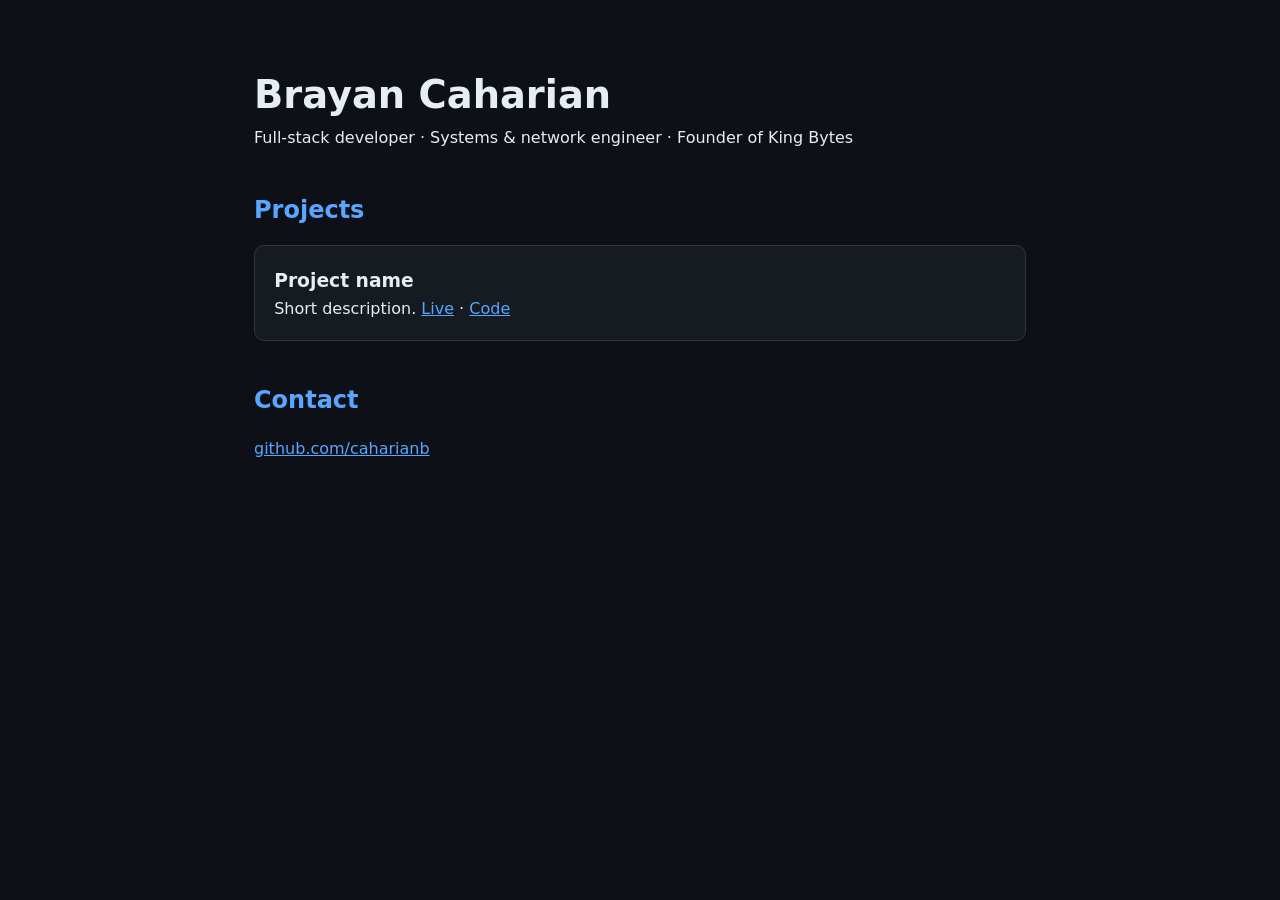
==== index.html @ ba82482e "first" ====
<!DOCTYPE html>
<html lang="en">
<head>
  <meta charset="UTF-8">
  <meta name="viewport" content="width=device-width, initial-scale=1.0">
  <title>Brayan Caharian — Portfolio</title>
  <style>
    :root { --bg:#0d1117; --fg:#e6edf3; --accent:#58a6ff; }
    * { box-sizing:border-box; margin:0; padding:0; }
    body { font-family:system-ui,sans-serif; background:var(--bg); color:var(--fg); line-height:1.6; }
    .wrap { max-width:820px; margin:0 auto; padding:4rem 1.5rem; }
    h1 { font-size:2.4rem; }
    h2 { margin:2.5rem 0 1rem; color:var(--accent); }
    a { color:var(--accent); }
    .card { background:#161b22; border:1px solid #30363d; border-radius:10px; padding:1.2rem; margin-bottom:1rem; }
  </style>
</head>
<body>
  <div class="wrap">
    <h1>Brayan Caharian</h1>
    <p>Full-stack developer · Systems &amp; network engineer · Founder of King Bytes</p>

    <h2>Projects</h2>
    <div class="card">
      <h3>Project name</h3>
      <p>Short description. <a href="#">Live</a> · <a href="#">Code</a></p>
    </div>

    <h2>Contact</h2>
    <p><a href="https://github.com/caharianb">github.com/caharianb</a></p>
  </div>
</body>
</html>
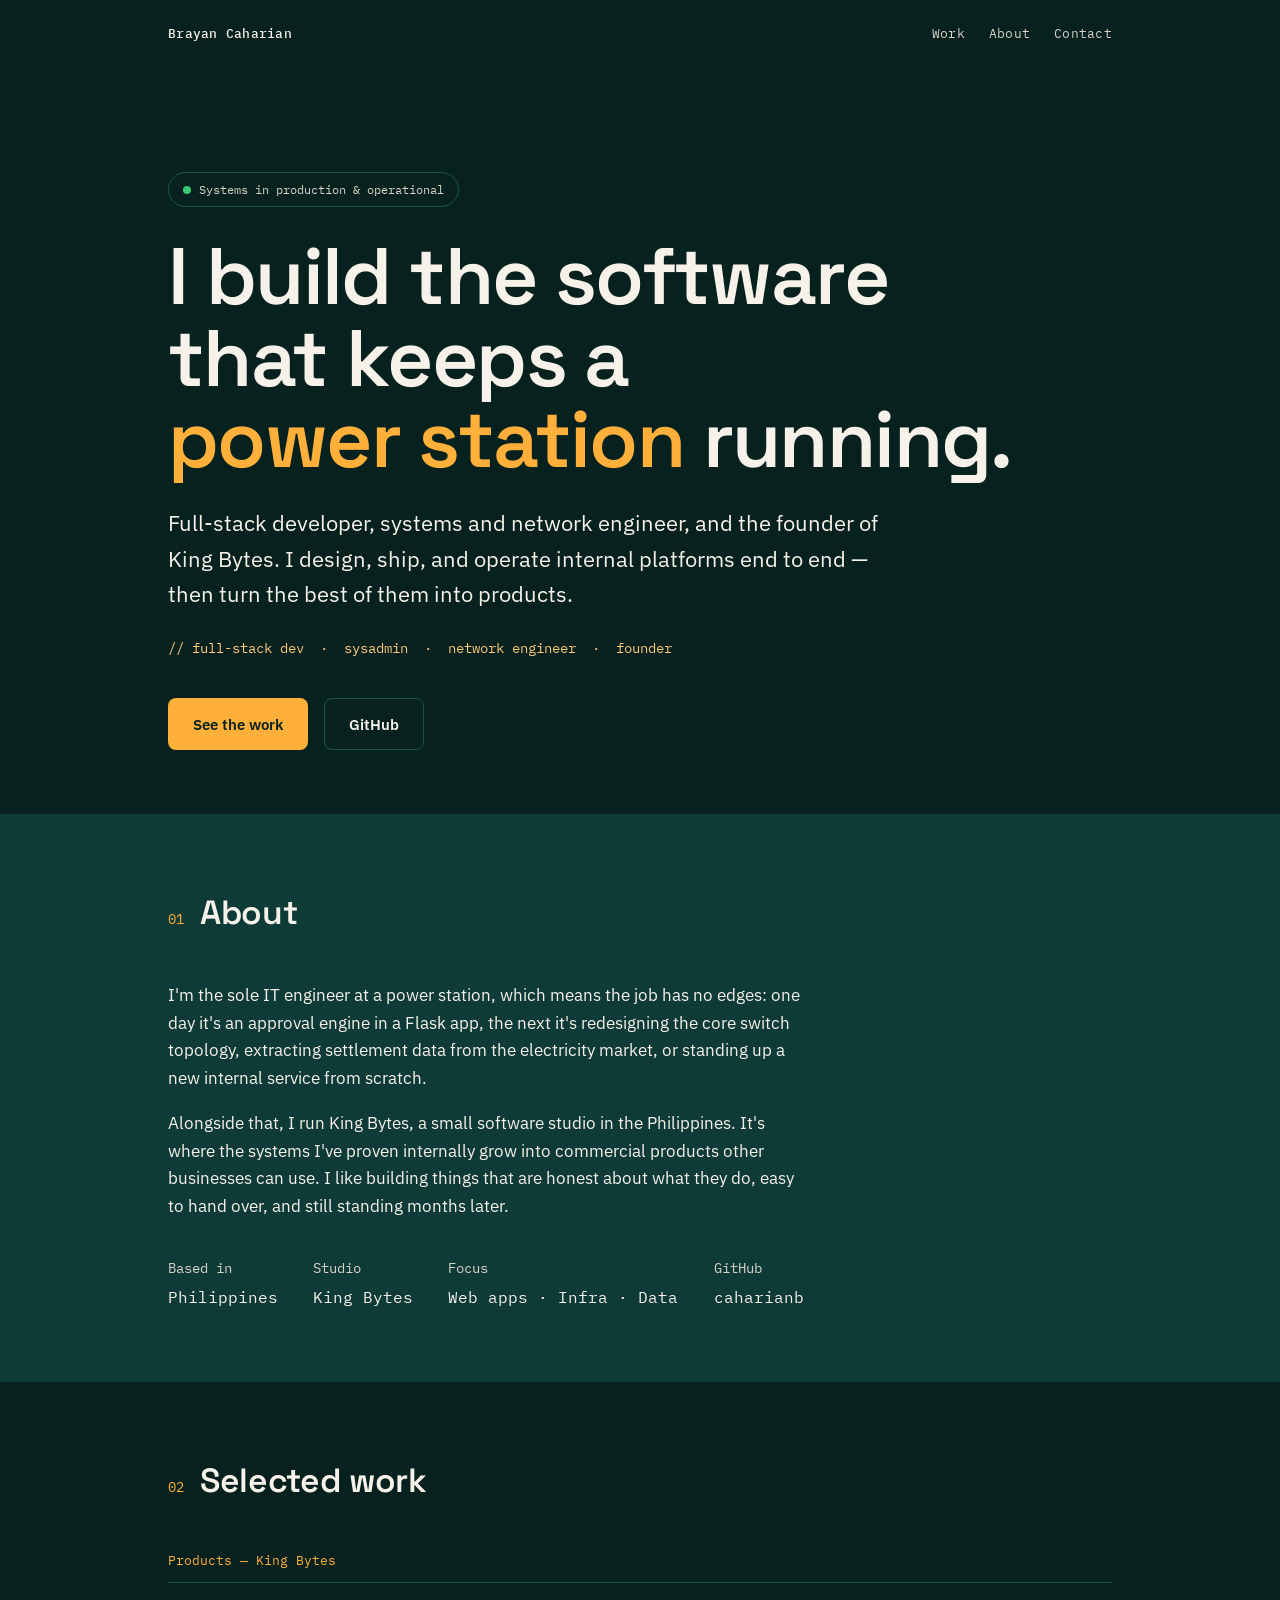
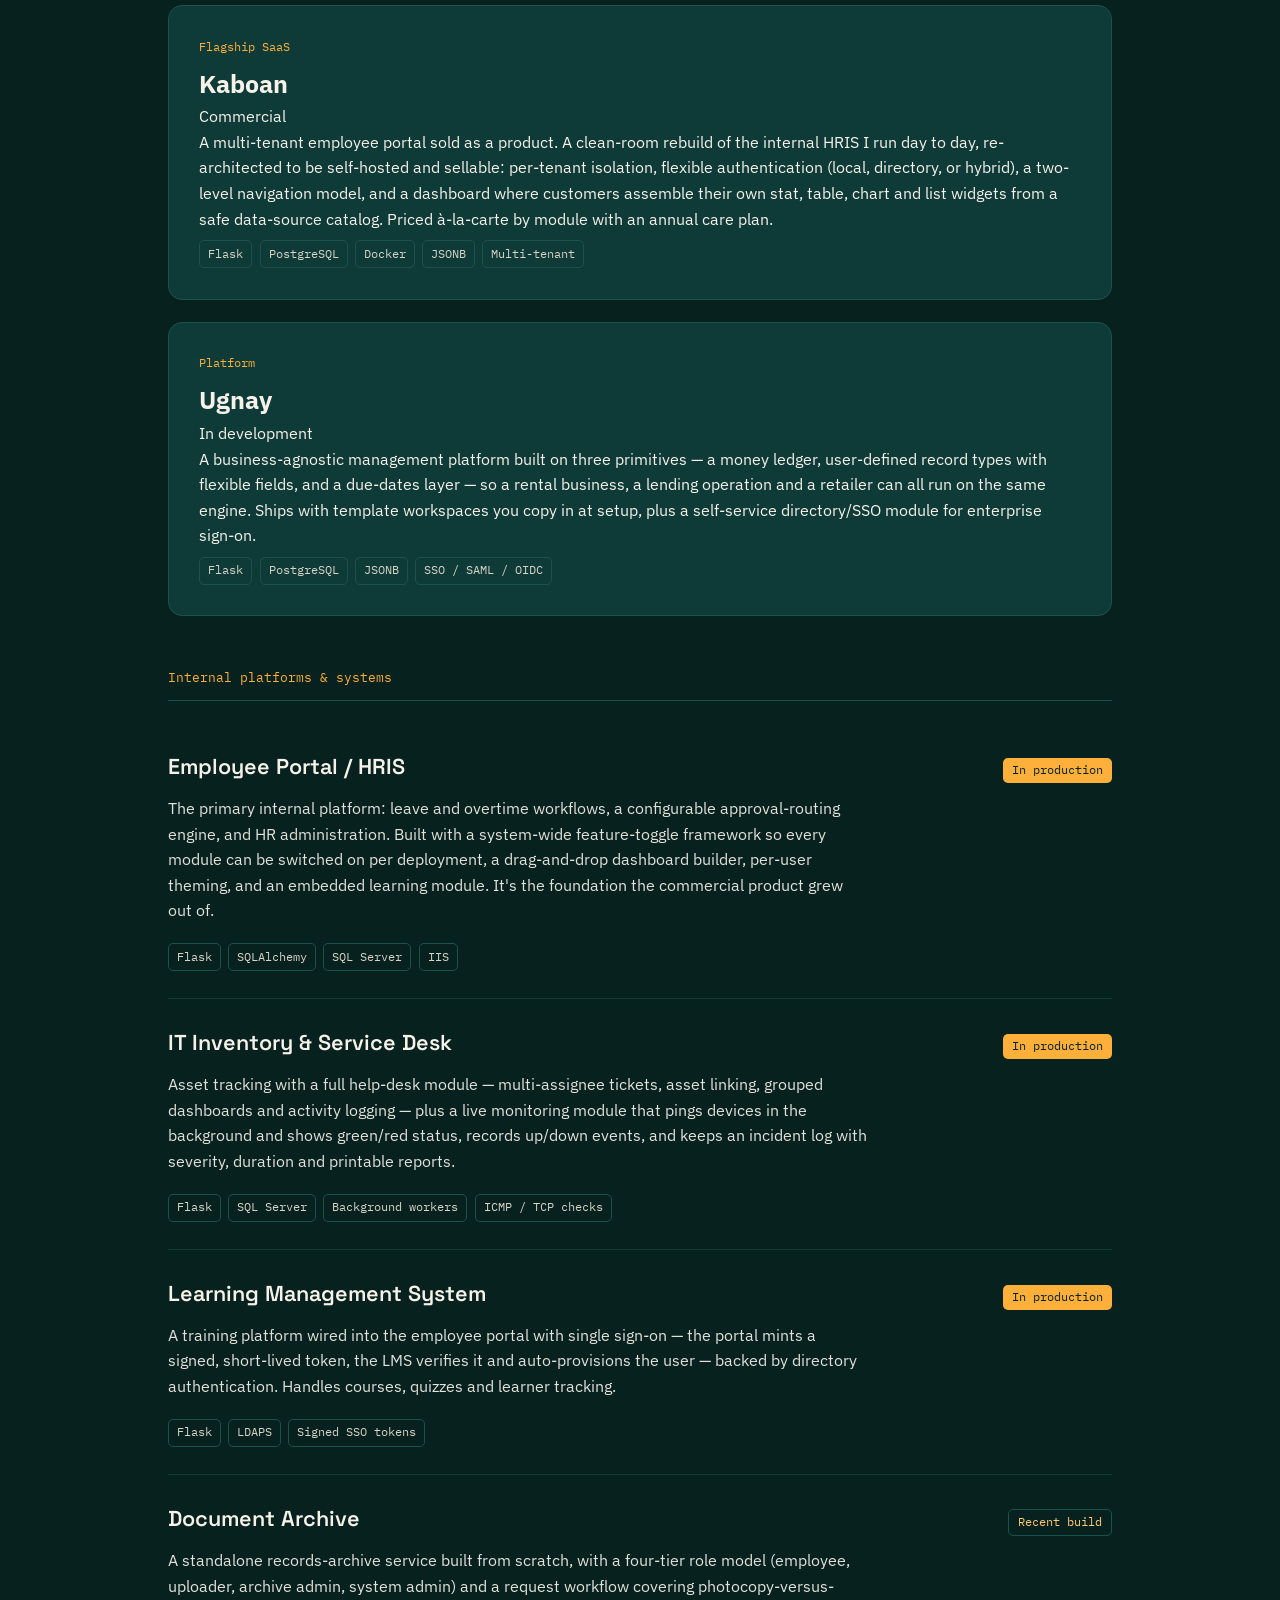
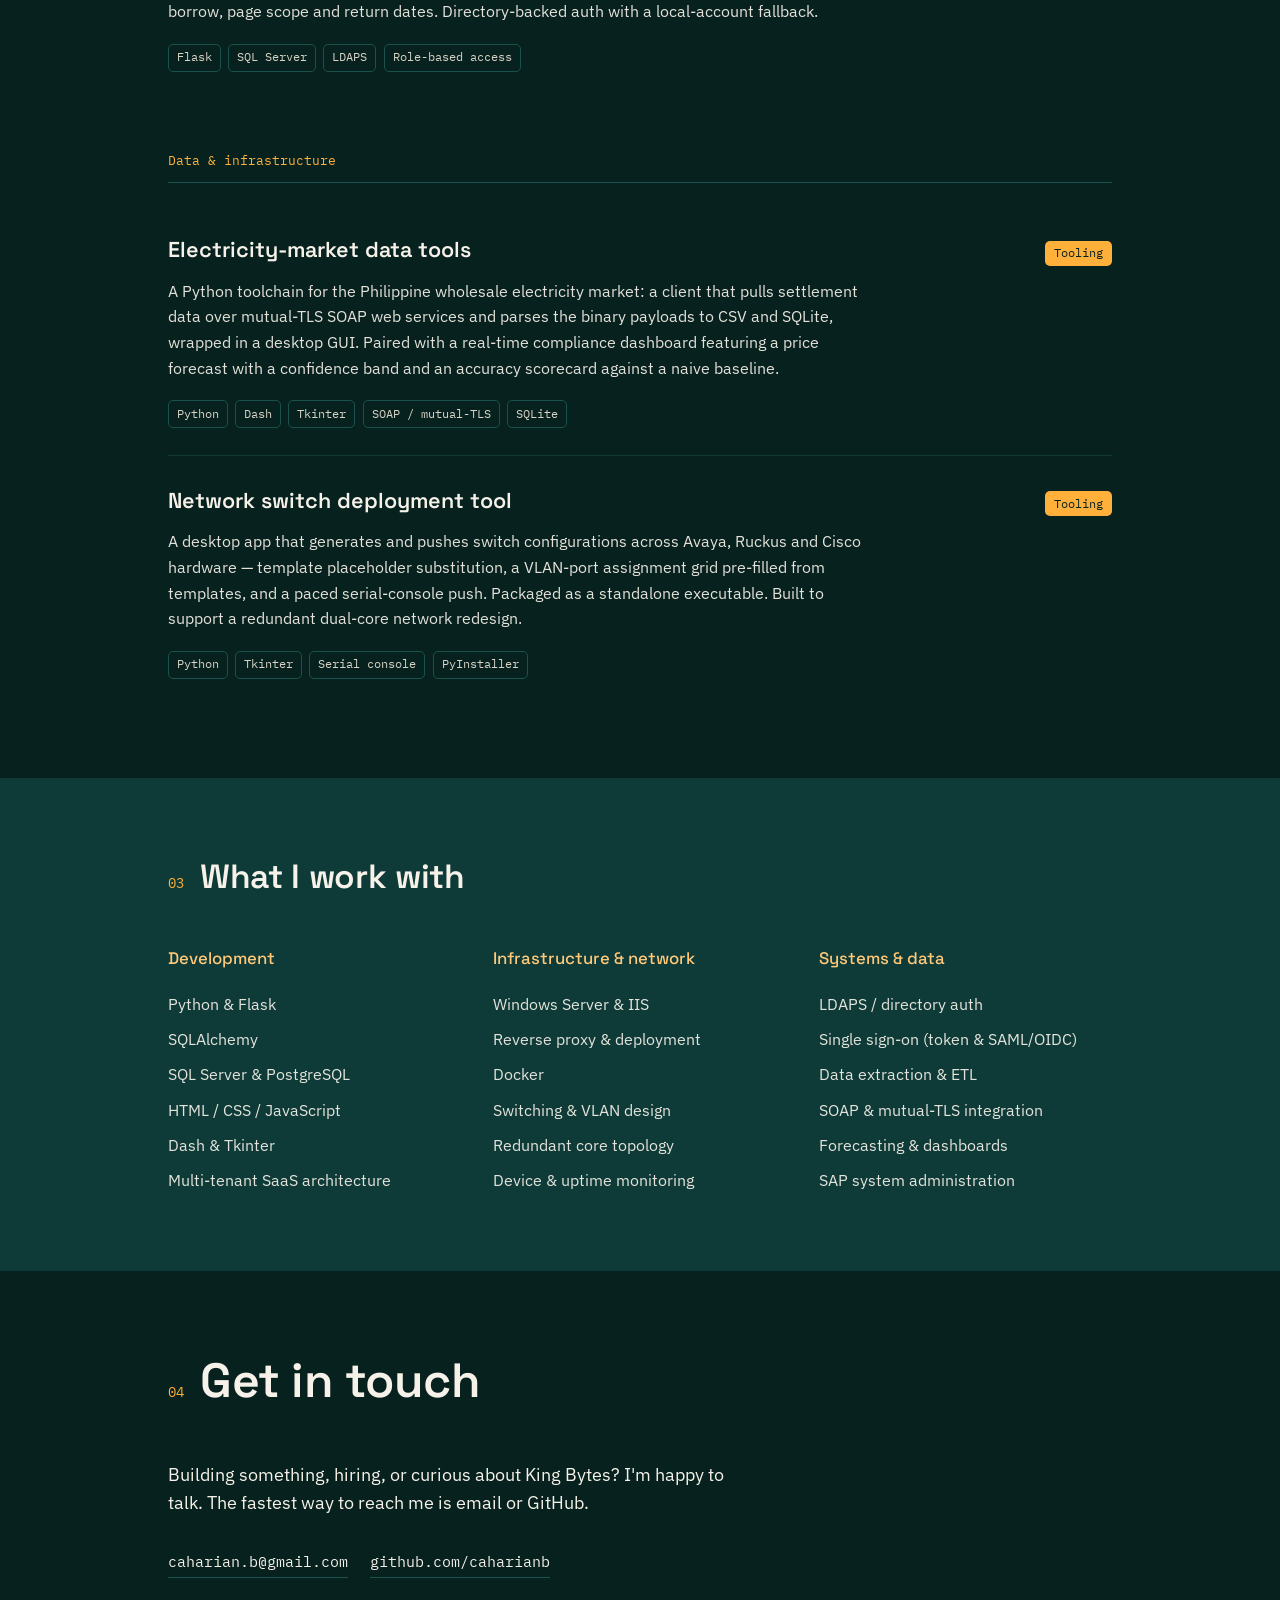
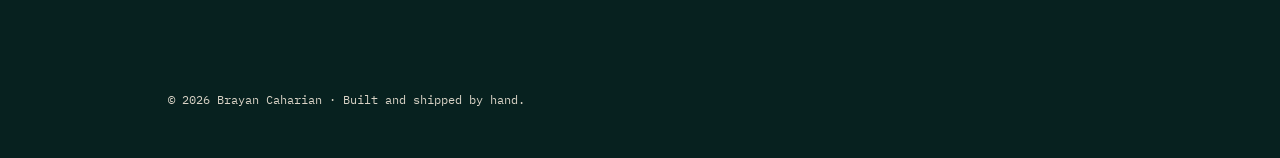
==== commit f360b293: "fix" ====
--- a/index.html
+++ b/index.html
@@ -1,33 +1,353 @@
-<!DOCTYPE html>
-<html lang="en">
-<head>
-  <meta charset="UTF-8">
-  <meta name="viewport" content="width=device-width, initial-scale=1.0">
-  <title>Brayan Caharian — Portfolio</title>
-  <style>
-    :root { --bg:#0d1117; --fg:#e6edf3; --accent:#58a6ff; }
-    * { box-sizing:border-box; margin:0; padding:0; }
-    body { font-family:system-ui,sans-serif; background:var(--bg); color:var(--fg); line-height:1.6; }
-    .wrap { max-width:820px; margin:0 auto; padding:4rem 1.5rem; }
-    h1 { font-size:2.4rem; }
-    h2 { margin:2.5rem 0 1rem; color:var(--accent); }
-    a { color:var(--accent); }
-    .card { background:#161b22; border:1px solid #30363d; border-radius:10px; padding:1.2rem; margin-bottom:1rem; }
-  </style>
-</head>
-<body>
-  <div class="wrap">
-    <h1>Brayan Caharian</h1>
-    <p>Full-stack developer · Systems &amp; network engineer · Founder of King Bytes</p>
-
-    <h2>Projects</h2>
-    <div class="card">
-      <h3>Project name</h3>
-      <p>Short description. <a href="#">Live</a> · <a href="#">Code</a></p>
-    </div>
-
-    <h2>Contact</h2>
-    <p><a href="https://github.com/caharianb">github.com/caharianb</a></p>
-  </div>
-</body>
-</html>+<!DOCTYPE html>
+<html lang="en">
+<head>
+<meta charset="UTF-8">
+<meta name="viewport" content="width=device-width, initial-scale=1.0">
+<title>Brayan Caharian — Software &amp; Systems Engineer</title>
+<meta name="description" content="Full-stack developer, systems and network engineer, and founder of King Bytes. I build and run the software that keeps a power station operating.">
+<link rel="preconnect" href="https://fonts.googleapis.com">
+<link rel="preconnect" href="https://fonts.gstatic.com" crossorigin>
+<link href="https://fonts.googleapis.com/css2?family=Space+Grotesk:wght@400;500;600;700&family=IBM+Plex+Sans:wght@400;500;600&family=IBM+Plex+Mono:wght@400;500&display=swap" rel="stylesheet">
+<style>
+  :root{
+    --petrol-deep:#07211F;
+    --petrol:#0E3A38;
+    --petrol-line:#1C524E;
+    --amber:#FFB03A;
+    --amber-soft:#FFC978;
+    --porcelain:#F6F2E9;
+    --porcelain-dim:#D9D3C6;
+    --ink:#0B1817;
+    --live:#37C871;
+    --sans:'IBM Plex Sans',system-ui,sans-serif;
+    --display:'Space Grotesk',system-ui,sans-serif;
+    --mono:'IBM Plex Mono',ui-monospace,monospace;
+  }
+  *{box-sizing:border-box;margin:0;padding:0}
+  html{scroll-behavior:smooth}
+  body{
+    font-family:var(--sans);
+    background:var(--petrol-deep);
+    color:var(--porcelain);
+    line-height:1.6;
+    -webkit-font-smoothing:antialiased;
+    overflow-x:hidden;
+  }
+  a{color:inherit;text-decoration:none}
+  .wrap{max-width:1040px;margin:0 auto;padding:0 clamp(1.25rem,5vw,3rem)}
+
+  /* ---------- top bar ---------- */
+  .topbar{
+    display:flex;align-items:center;justify-content:space-between;
+    padding:1.5rem 0;font-family:var(--mono);font-size:.8rem;
+    color:var(--porcelain-dim);letter-spacing:.02em;
+  }
+  .topbar .mark{color:var(--porcelain);font-weight:500}
+  .topbar nav{display:flex;gap:1.5rem}
+  .topbar nav a{transition:color .2s}
+  .topbar nav a:hover,.topbar nav a:focus-visible{color:var(--amber)}
+
+  /* ---------- hero ---------- */
+  .hero{padding:clamp(3rem,9vw,6.5rem) 0 clamp(2.5rem,6vw,4rem)}
+  .status{
+    display:inline-flex;align-items:center;gap:.55rem;
+    font-family:var(--mono);font-size:.78rem;color:var(--porcelain-dim);
+    border:1px solid var(--petrol-line);border-radius:999px;
+    padding:.4rem .85rem;margin-bottom:1.8rem;
+  }
+  .dot{width:8px;height:8px;border-radius:50%;background:var(--live);
+    box-shadow:0 0 0 0 rgba(55,200,113,.6);animation:pulse 2.6s infinite}
+  @keyframes pulse{
+    0%{box-shadow:0 0 0 0 rgba(55,200,113,.5)}
+    70%{box-shadow:0 0 0 7px rgba(55,200,113,0)}
+    100%{box-shadow:0 0 0 0 rgba(55,200,113,0)}
+  }
+  .hero h1{
+    font-family:var(--display);font-weight:600;
+    font-size:clamp(2.6rem,7.5vw,5rem);line-height:1.02;
+    letter-spacing:-.02em;color:var(--porcelain);
+  }
+  .hero h1 .amber{color:var(--amber)}
+  .hero .lede{
+    font-size:clamp(1.05rem,2.3vw,1.4rem);
+    max-width:56ch;margin-top:1.5rem;color:var(--porcelain);
+  }
+  .hero .role{
+    font-family:var(--mono);font-size:.9rem;color:var(--amber-soft);
+    margin-top:1.5rem;
+  }
+  .hero .cta{display:flex;gap:1rem;flex-wrap:wrap;margin-top:2.4rem}
+  .btn{
+    font-family:var(--sans);font-weight:600;font-size:.95rem;
+    padding:.8rem 1.5rem;border-radius:8px;transition:transform .15s,background .2s,border-color .2s;
+    border:1px solid transparent;cursor:pointer;
+  }
+  .btn-primary{background:var(--amber);color:var(--petrol-deep)}
+  .btn-primary:hover,.btn-primary:focus-visible{background:var(--amber-soft)}
+  .btn-ghost{border-color:var(--petrol-line);color:var(--porcelain)}
+  .btn-ghost:hover,.btn-ghost:focus-visible{border-color:var(--amber);color:var(--amber)}
+
+  /* ---------- section frame ---------- */
+  section{padding:clamp(2.8rem,6vw,4.5rem) 0}
+  .band{background:var(--petrol)}
+  .sec-head{display:flex;align-items:baseline;gap:1rem;margin-bottom:2.6rem}
+  .sec-head h2{
+    font-family:var(--display);font-weight:600;
+    font-size:clamp(1.5rem,3.4vw,2.1rem);letter-spacing:-.01em;color:var(--porcelain);
+  }
+  .sec-head .idx{font-family:var(--mono);font-size:.85rem;color:var(--amber)}
+
+  /* ---------- about ---------- */
+  .about p{max-width:64ch;font-size:1.08rem;color:var(--porcelain)}
+  .about p+p{margin-top:1.1rem}
+  .facts{display:flex;flex-wrap:wrap;gap:2.2rem;margin-top:2.4rem;
+    font-family:var(--mono);font-size:.85rem}
+  .facts .k{color:var(--porcelain-dim);display:block;margin-bottom:.3rem}
+  .facts .v{color:var(--porcelain);font-size:1rem}
+
+  /* ---------- work ---------- */
+  .group-label{font-family:var(--mono);font-size:.82rem;color:var(--amber);
+    margin:0 0 1.4rem;padding-bottom:.7rem;border-bottom:1px solid var(--petrol-line)}
+  .group+.group{margin-top:3.2rem}
+
+  .proj{display:grid;grid-template-columns:1fr;gap:.7rem;padding:1.7rem 0;
+    border-bottom:1px solid rgba(28,82,78,.5)}
+  .proj:last-child{border-bottom:none}
+  .proj .head{display:flex;align-items:baseline;justify-content:space-between;gap:1rem;flex-wrap:wrap}
+  .proj h3{font-family:var(--display);font-weight:600;font-size:1.35rem;color:var(--porcelain)}
+  .proj .tag{font-family:var(--mono);font-size:.72rem;color:var(--petrol-deep);
+    background:var(--amber);padding:.2rem .55rem;border-radius:5px;white-space:nowrap}
+  .proj .tag.build{background:transparent;color:var(--amber-soft);border:1px solid var(--petrol-line)}
+  .proj p{max-width:70ch;color:var(--porcelain);opacity:.92}
+  .stack{display:flex;flex-wrap:wrap;gap:.45rem;margin-top:.5rem}
+  .stack span{font-family:var(--mono);font-size:.74rem;color:var(--porcelain-dim);
+    border:1px solid var(--petrol-line);border-radius:5px;padding:.22rem .5rem}
+
+  .featured{background:var(--petrol);border:1px solid var(--petrol-line);
+    border-radius:14px;padding:1.9rem;margin-bottom:1.4rem}
+  .featured h3{font-size:1.55rem}
+  .featured .kicker{font-family:var(--mono);font-size:.78rem;color:var(--amber);margin-bottom:.5rem}
+
+  /* ---------- skills ---------- */
+  .skills{display:grid;grid-template-columns:repeat(auto-fit,minmax(240px,1fr));gap:2rem}
+  .skills h4{font-family:var(--display);font-weight:500;font-size:1.05rem;
+    color:var(--amber-soft);margin-bottom:.9rem}
+  .skills ul{list-style:none}
+  .skills li{padding:.32rem 0;color:var(--porcelain);opacity:.92;font-size:.98rem}
+
+  /* ---------- contact ---------- */
+  .contact{text-align:left}
+  .contact h2{font-family:var(--display);font-weight:600;
+    font-size:clamp(1.8rem,5vw,3rem);color:var(--porcelain);letter-spacing:-.01em}
+  .contact p{max-width:52ch;margin-top:1rem;color:var(--porcelain);font-size:1.1rem}
+  .links{display:flex;flex-wrap:wrap;gap:1.4rem;margin-top:2rem;font-family:var(--mono);font-size:.95rem}
+  .links a{border-bottom:1px solid var(--petrol-line);padding-bottom:.2rem;transition:color .2s,border-color .2s}
+  .links a:hover,.links a:focus-visible{color:var(--amber);border-color:var(--amber)}
+
+  footer{padding:2.5rem 0 3rem;font-family:var(--mono);font-size:.78rem;color:var(--porcelain-dim)}
+
+  :focus-visible{outline:2px solid var(--amber);outline-offset:3px;border-radius:3px}
+
+  /* reveal (single, gentle, reduced-motion safe) */
+  .reveal{opacity:0;transform:translateY(14px);transition:opacity .6s ease,transform .6s ease}
+  .reveal.in{opacity:1;transform:none}
+  @media (prefers-reduced-motion:reduce){
+    .reveal{opacity:1;transform:none;transition:none}
+    .dot{animation:none}
+    html{scroll-behavior:auto}
+  }
+  @media (max-width:600px){
+    .topbar nav{display:none}
+    .proj .head{align-items:flex-start}
+  }
+</style>
+</head>
+<body>
+
+<div class="wrap">
+  <div class="topbar">
+    <span class="mark">Brayan Caharian</span>
+    <nav>
+      <a href="#work">Work</a>
+      <a href="#about">About</a>
+      <a href="#contact">Contact</a>
+    </nav>
+  </div>
+</div>
+
+<!-- HERO -->
+<header class="hero">
+  <div class="wrap">
+    <span class="status"><span class="dot"></span>Systems in production &amp; operational</span>
+    <h1>I build the software<br>that keeps a<br><span class="amber">power station</span> running.</h1>
+    <p class="lede">Full-stack developer, systems and network engineer, and the founder of King Bytes. I design, ship, and operate internal platforms end to end — then turn the best of them into products.</p>
+    <p class="role">// full-stack dev &nbsp;·&nbsp; sysadmin &nbsp;·&nbsp; network engineer &nbsp;·&nbsp; founder</p>
+    <div class="cta">
+      <a class="btn btn-primary" href="#work">See the work</a>
+      <a class="btn btn-ghost" href="https://github.com/caharianb" target="_blank" rel="noopener">GitHub</a>
+    </div>
+  </div>
+</header>
+
+<!-- ABOUT -->
+<section id="about" class="band">
+  <div class="wrap about reveal">
+    <div class="sec-head"><span class="idx">01</span><h2>About</h2></div>
+    <p>I'm the sole IT engineer at a power station, which means the job has no edges: one day it's an approval engine in a Flask app, the next it's redesigning the core switch topology, extracting settlement data from the electricity market, or standing up a new internal service from scratch.</p>
+    <p>Alongside that, I run King Bytes, a small software studio in the Philippines. It's where the systems I've proven internally grow into commercial products other businesses can use. I like building things that are honest about what they do, easy to hand over, and still standing months later.</p>
+    <div class="facts">
+      <div><span class="k">Based in</span><span class="v">Philippines</span></div>
+      <div><span class="k">Studio</span><span class="v">King Bytes</span></div>
+      <div><span class="k">Focus</span><span class="v">Web apps · Infra · Data</span></div>
+      <div><span class="k">GitHub</span><span class="v">caharianb</span></div>
+    </div>
+  </div>
+</section>
+
+<!-- WORK -->
+<section id="work">
+  <div class="wrap">
+    <div class="sec-head reveal"><span class="idx">02</span><h2>Selected work</h2></div>
+
+    <!-- Products -->
+    <div class="group reveal">
+      <p class="group-label">Products — King Bytes</p>
+
+      <div class="featured">
+        <p class="kicker">Flagship SaaS</p>
+        <div class="head"><h3>Kaboan</h3><span class="tag">Commercial</span></div>
+        <p>A multi-tenant employee portal sold as a product. A clean-room rebuild of the internal HRIS I run day to day, re-architected to be self-hosted and sellable: per-tenant isolation, flexible authentication (local, directory, or hybrid), a two-level navigation model, and a dashboard where customers assemble their own stat, table, chart and list widgets from a safe data-source catalog. Priced à-la-carte by module with an annual care plan.</p>
+        <div class="stack"><span>Flask</span><span>PostgreSQL</span><span>Docker</span><span>JSONB</span><span>Multi-tenant</span></div>
+      </div>
+
+      <div class="featured">
+        <p class="kicker">Platform</p>
+        <div class="head"><h3>Ugnay</h3><span class="tag build">In development</span></div>
+        <p>A business-agnostic management platform built on three primitives — a money ledger, user-defined record types with flexible fields, and a due-dates layer — so a rental business, a lending operation and a retailer can all run on the same engine. Ships with template workspaces you copy in at setup, plus a self-service directory/SSO module for enterprise sign-on.</p>
+        <div class="stack"><span>Flask</span><span>PostgreSQL</span><span>JSONB</span><span>SSO / SAML / OIDC</span></div>
+      </div>
+    </div>
+
+    <!-- Internal systems -->
+    <div class="group reveal">
+      <p class="group-label">Internal platforms &amp; systems</p>
+
+      <div class="proj">
+        <div class="head"><h3>Employee Portal / HRIS</h3><span class="tag">In production</span></div>
+        <p>The primary internal platform: leave and overtime workflows, a configurable approval-routing engine, and HR administration. Built with a system-wide feature-toggle framework so every module can be switched on per deployment, a drag-and-drop dashboard builder, per-user theming, and an embedded learning module. It's the foundation the commercial product grew out of.</p>
+        <div class="stack"><span>Flask</span><span>SQLAlchemy</span><span>SQL Server</span><span>IIS</span></div>
+      </div>
+
+      <div class="proj">
+        <div class="head"><h3>IT Inventory &amp; Service Desk</h3><span class="tag">In production</span></div>
+        <p>Asset tracking with a full help-desk module — multi-assignee tickets, asset linking, grouped dashboards and activity logging — plus a live monitoring module that pings devices in the background and shows green/red status, records up/down events, and keeps an incident log with severity, duration and printable reports.</p>
+        <div class="stack"><span>Flask</span><span>SQL Server</span><span>Background workers</span><span>ICMP / TCP checks</span></div>
+      </div>
+
+      <div class="proj">
+        <div class="head"><h3>Learning Management System</h3><span class="tag">In production</span></div>
+        <p>A training platform wired into the employee portal with single sign-on — the portal mints a signed, short-lived token, the LMS verifies it and auto-provisions the user — backed by directory authentication. Handles courses, quizzes and learner tracking.</p>
+        <div class="stack"><span>Flask</span><span>LDAPS</span><span>Signed SSO tokens</span></div>
+      </div>
+
+      <div class="proj">
+        <div class="head"><h3>Document Archive</h3><span class="tag build">Recent build</span></div>
+        <p>A standalone records-archive service built from scratch, with a four-tier role model (employee, uploader, archive admin, system admin) and a request workflow covering photocopy-versus-borrow, page scope and return dates. Directory-backed auth with a local-account fallback.</p>
+        <div class="stack"><span>Flask</span><span>SQL Server</span><span>LDAPS</span><span>Role-based access</span></div>
+      </div>
+    </div>
+
+    <!-- Data & infra -->
+    <div class="group reveal">
+      <p class="group-label">Data &amp; infrastructure</p>
+
+      <div class="proj">
+        <div class="head"><h3>Electricity-market data tools</h3><span class="tag">Tooling</span></div>
+        <p>A Python toolchain for the Philippine wholesale electricity market: a client that pulls settlement data over mutual-TLS SOAP web services and parses the binary payloads to CSV and SQLite, wrapped in a desktop GUI. Paired with a real-time compliance dashboard featuring a price forecast with a confidence band and an accuracy scorecard against a naive baseline.</p>
+        <div class="stack"><span>Python</span><span>Dash</span><span>Tkinter</span><span>SOAP / mutual-TLS</span><span>SQLite</span></div>
+      </div>
+
+      <div class="proj">
+        <div class="head"><h3>Network switch deployment tool</h3><span class="tag">Tooling</span></div>
+        <p>A desktop app that generates and pushes switch configurations across Avaya, Ruckus and Cisco hardware — template placeholder substitution, a VLAN-port assignment grid pre-filled from templates, and a paced serial-console push. Packaged as a standalone executable. Built to support a redundant dual-core network redesign.</p>
+        <div class="stack"><span>Python</span><span>Tkinter</span><span>Serial console</span><span>PyInstaller</span></div>
+      </div>
+    </div>
+
+  </div>
+</section>
+
+<!-- SKILLS -->
+<section id="skills" class="band">
+  <div class="wrap reveal">
+    <div class="sec-head"><span class="idx">03</span><h2>What I work with</h2></div>
+    <div class="skills">
+      <div>
+        <h4>Development</h4>
+        <ul>
+          <li>Python &amp; Flask</li>
+          <li>SQLAlchemy</li>
+          <li>SQL Server &amp; PostgreSQL</li>
+          <li>HTML / CSS / JavaScript</li>
+          <li>Dash &amp; Tkinter</li>
+          <li>Multi-tenant SaaS architecture</li>
+        </ul>
+      </div>
+      <div>
+        <h4>Infrastructure &amp; network</h4>
+        <ul>
+          <li>Windows Server &amp; IIS</li>
+          <li>Reverse proxy &amp; deployment</li>
+          <li>Docker</li>
+          <li>Switching &amp; VLAN design</li>
+          <li>Redundant core topology</li>
+          <li>Device &amp; uptime monitoring</li>
+        </ul>
+      </div>
+      <div>
+        <h4>Systems &amp; data</h4>
+        <ul>
+          <li>LDAPS / directory auth</li>
+          <li>Single sign-on (token &amp; SAML/OIDC)</li>
+          <li>Data extraction &amp; ETL</li>
+          <li>SOAP &amp; mutual-TLS integration</li>
+          <li>Forecasting &amp; dashboards</li>
+          <li>SAP system administration</li>
+        </ul>
+      </div>
+    </div>
+  </div>
+</section>
+
+<!-- CONTACT -->
+<section id="contact">
+  <div class="wrap contact reveal">
+    <div class="sec-head"><span class="idx">04</span><h2>Get in touch</h2></div>
+    <p>Building something, hiring, or curious about King Bytes? I'm happy to talk. The fastest way to reach me is email or GitHub.</p>
+    <div class="links">
+      <a href="mailto:caharian.b@gmail.com">caharian.b@gmail.com</a>
+      <a href="https://github.com/caharianb" target="_blank" rel="noopener">github.com/caharianb</a>
+    </div>
+  </div>
+</section>
+
+<div class="wrap">
+  <footer>© <span id="yr"></span> Brayan Caharian · Built and shipped by hand.</footer>
+</div>
+
+<script>
+  document.getElementById('yr').textContent = new Date().getFullYear();
+  // single gentle reveal on scroll, guarded for reduced motion
+  const rm = window.matchMedia('(prefers-reduced-motion:reduce)').matches;
+  if(!rm && 'IntersectionObserver' in window){
+    const io = new IntersectionObserver((es)=>{
+      es.forEach(e=>{ if(e.isIntersecting){ e.target.classList.add('in'); io.unobserve(e.target);} });
+    },{threshold:.12});
+    document.querySelectorAll('.reveal').forEach(el=>io.observe(el));
+  } else {
+    document.querySelectorAll('.reveal').forEach(el=>el.classList.add('in'));
+  }
+</script>
+
+</body>
+</html>
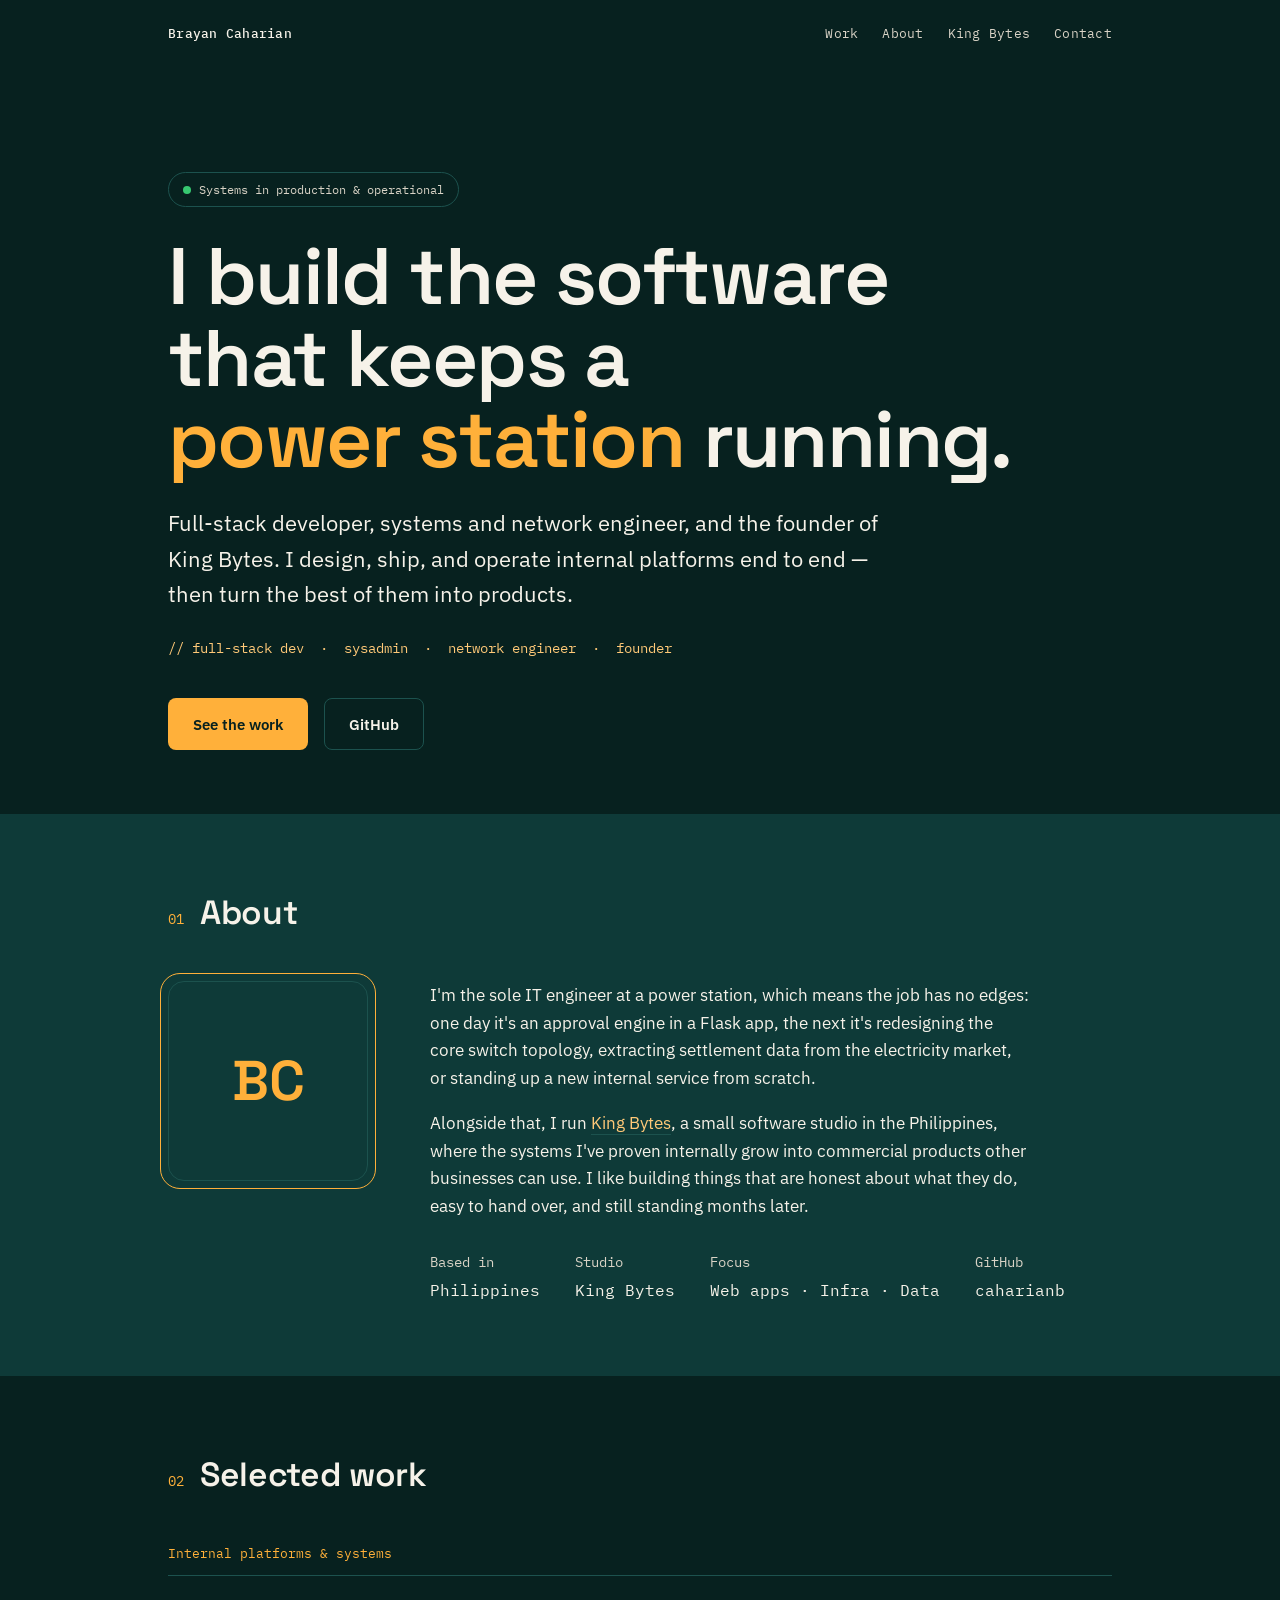
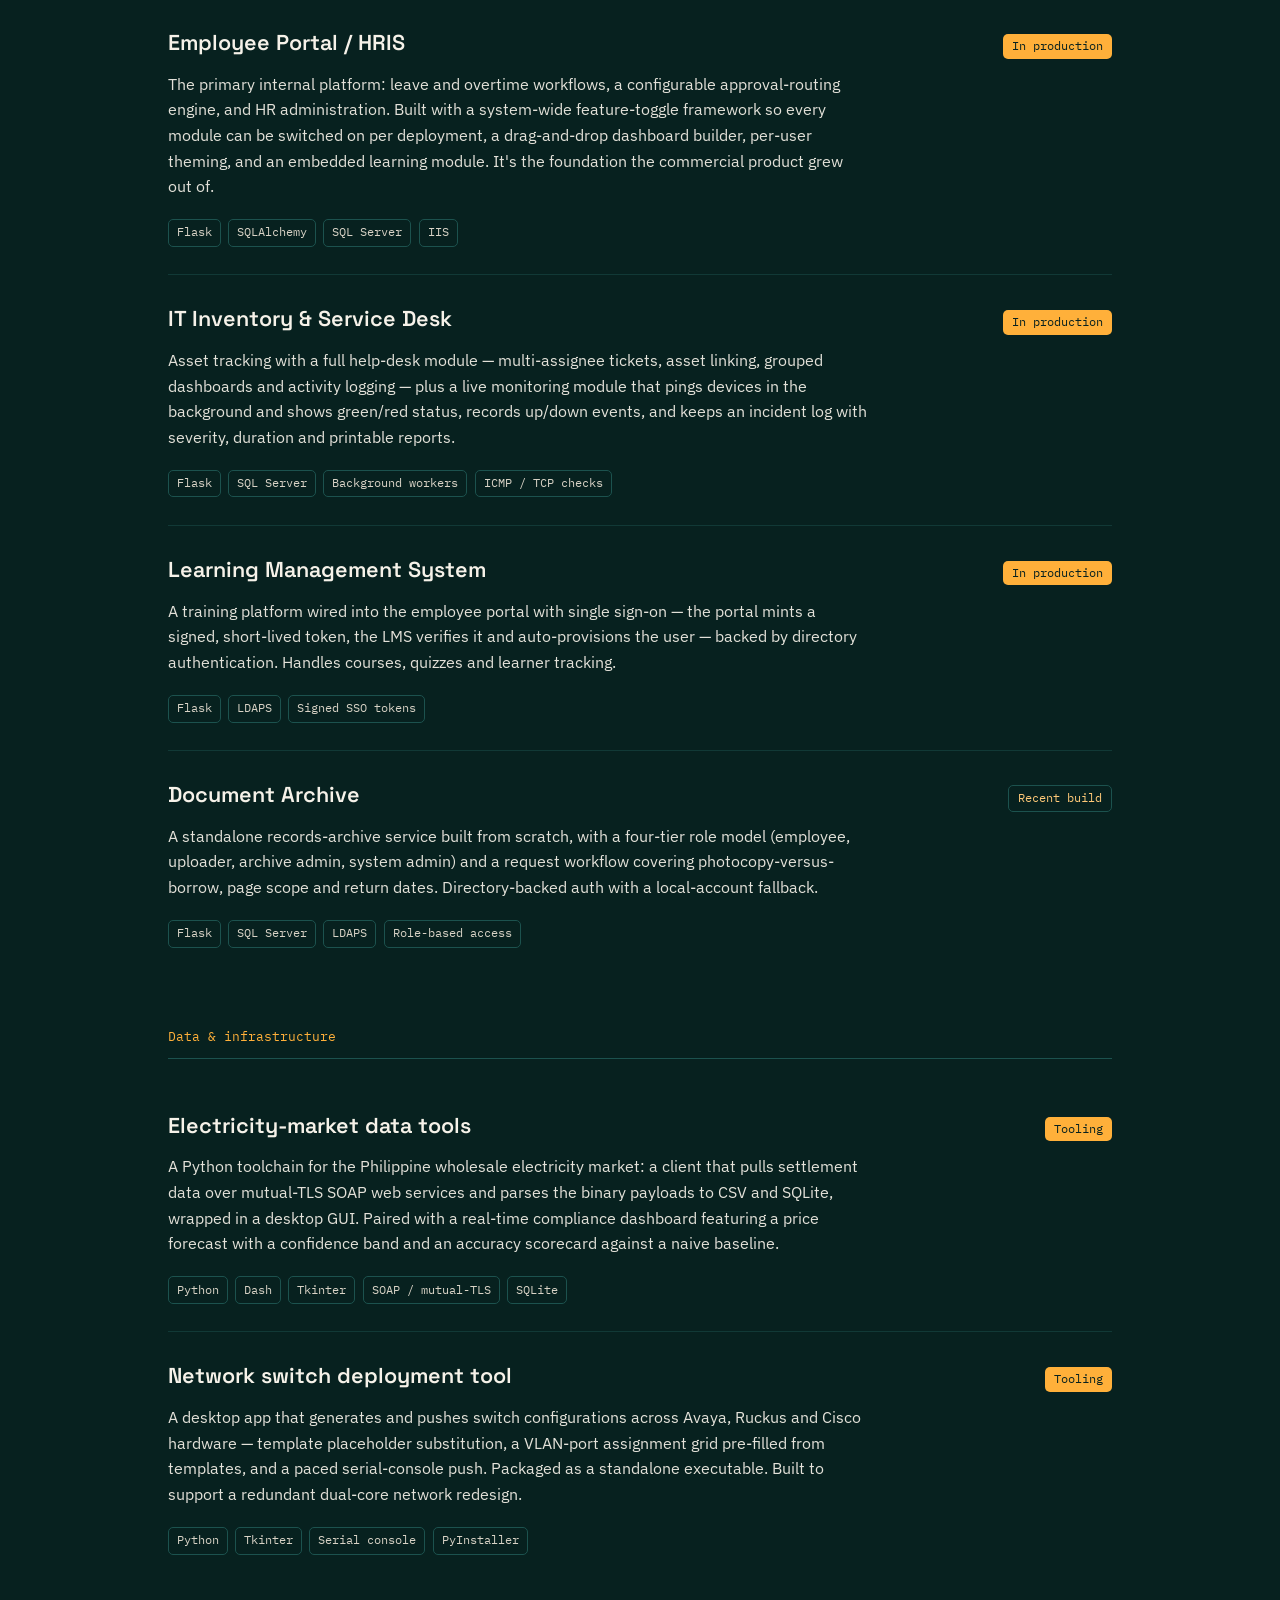
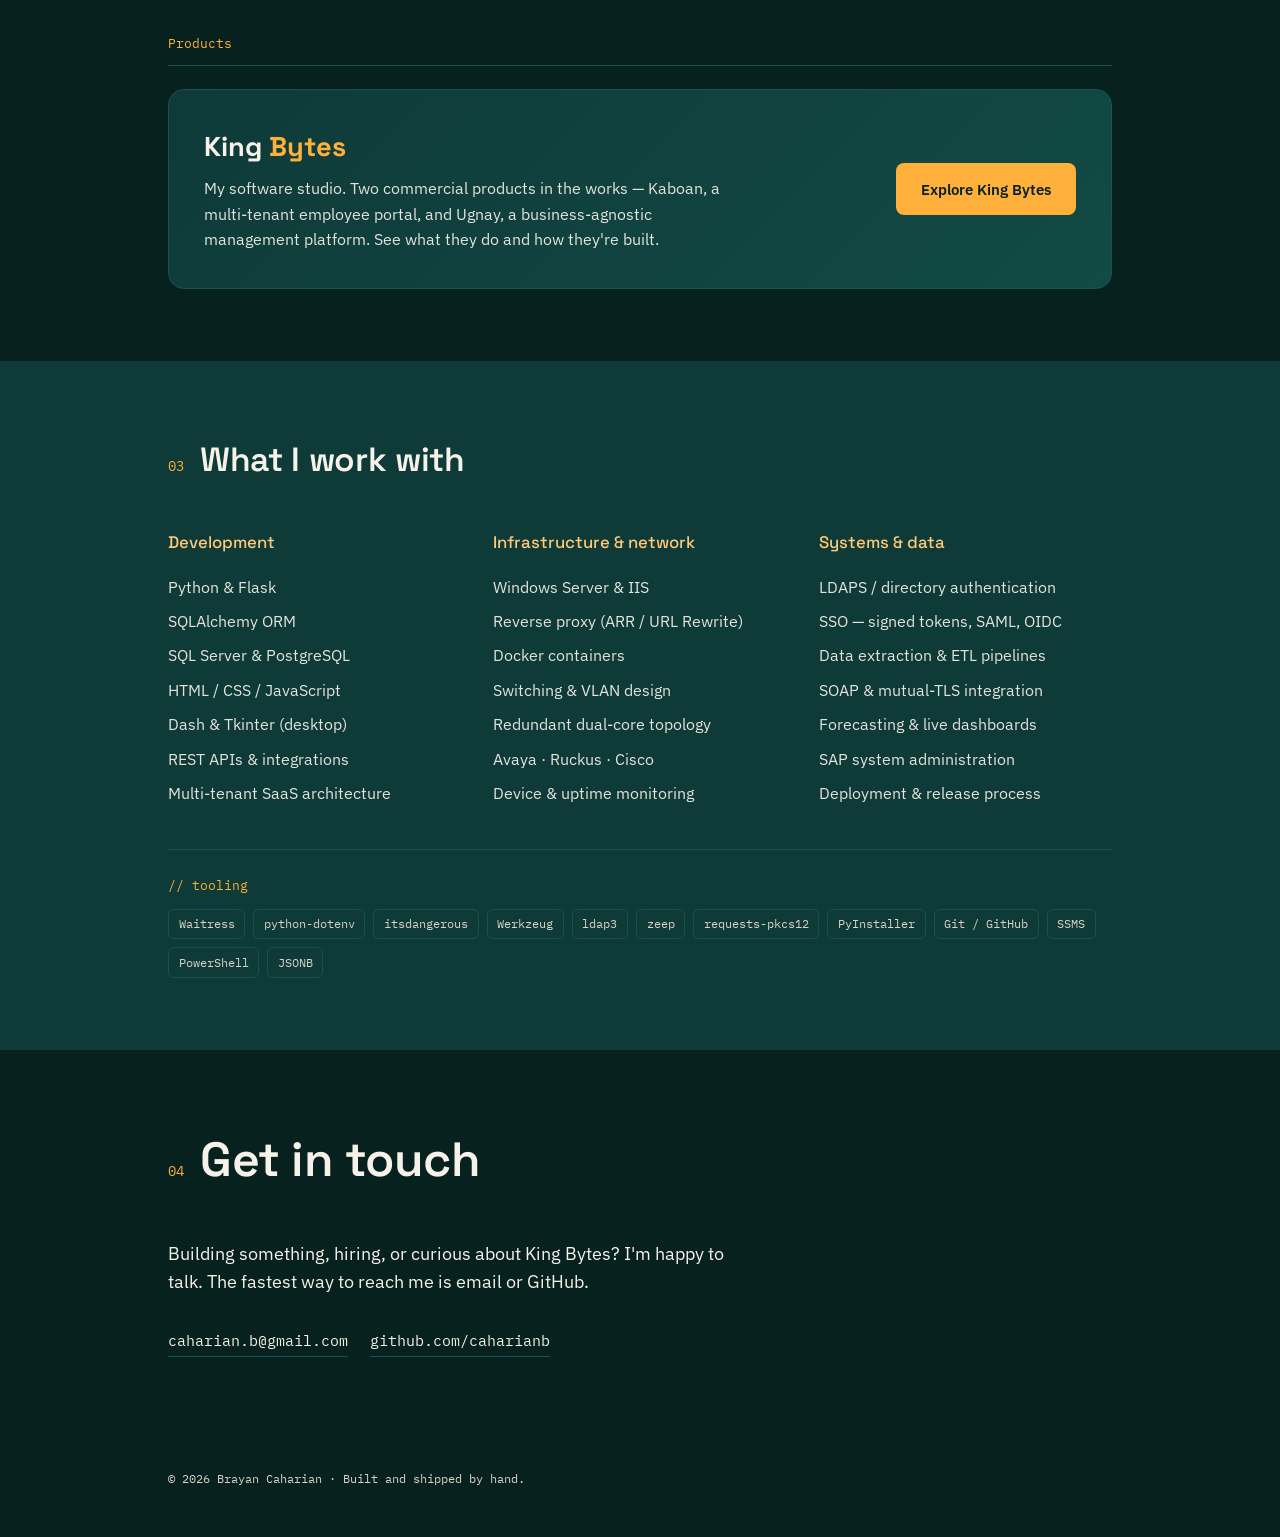
==== commit 97e2b316: "fix" ====
--- a/index.html
+++ b/index.html
@@ -8,159 +8,7 @@
 <link rel="preconnect" href="https://fonts.googleapis.com">
 <link rel="preconnect" href="https://fonts.gstatic.com" crossorigin>
 <link href="https://fonts.googleapis.com/css2?family=Space+Grotesk:wght@400;500;600;700&family=IBM+Plex+Sans:wght@400;500;600&family=IBM+Plex+Mono:wght@400;500&display=swap" rel="stylesheet">
-<style>
-  :root{
-    --petrol-deep:#07211F;
-    --petrol:#0E3A38;
-    --petrol-line:#1C524E;
-    --amber:#FFB03A;
-    --amber-soft:#FFC978;
-    --porcelain:#F6F2E9;
-    --porcelain-dim:#D9D3C6;
-    --ink:#0B1817;
-    --live:#37C871;
-    --sans:'IBM Plex Sans',system-ui,sans-serif;
-    --display:'Space Grotesk',system-ui,sans-serif;
-    --mono:'IBM Plex Mono',ui-monospace,monospace;
-  }
-  *{box-sizing:border-box;margin:0;padding:0}
-  html{scroll-behavior:smooth}
-  body{
-    font-family:var(--sans);
-    background:var(--petrol-deep);
-    color:var(--porcelain);
-    line-height:1.6;
-    -webkit-font-smoothing:antialiased;
-    overflow-x:hidden;
-  }
-  a{color:inherit;text-decoration:none}
-  .wrap{max-width:1040px;margin:0 auto;padding:0 clamp(1.25rem,5vw,3rem)}
-
-  /* ---------- top bar ---------- */
-  .topbar{
-    display:flex;align-items:center;justify-content:space-between;
-    padding:1.5rem 0;font-family:var(--mono);font-size:.8rem;
-    color:var(--porcelain-dim);letter-spacing:.02em;
-  }
-  .topbar .mark{color:var(--porcelain);font-weight:500}
-  .topbar nav{display:flex;gap:1.5rem}
-  .topbar nav a{transition:color .2s}
-  .topbar nav a:hover,.topbar nav a:focus-visible{color:var(--amber)}
-
-  /* ---------- hero ---------- */
-  .hero{padding:clamp(3rem,9vw,6.5rem) 0 clamp(2.5rem,6vw,4rem)}
-  .status{
-    display:inline-flex;align-items:center;gap:.55rem;
-    font-family:var(--mono);font-size:.78rem;color:var(--porcelain-dim);
-    border:1px solid var(--petrol-line);border-radius:999px;
-    padding:.4rem .85rem;margin-bottom:1.8rem;
-  }
-  .dot{width:8px;height:8px;border-radius:50%;background:var(--live);
-    box-shadow:0 0 0 0 rgba(55,200,113,.6);animation:pulse 2.6s infinite}
-  @keyframes pulse{
-    0%{box-shadow:0 0 0 0 rgba(55,200,113,.5)}
-    70%{box-shadow:0 0 0 7px rgba(55,200,113,0)}
-    100%{box-shadow:0 0 0 0 rgba(55,200,113,0)}
-  }
-  .hero h1{
-    font-family:var(--display);font-weight:600;
-    font-size:clamp(2.6rem,7.5vw,5rem);line-height:1.02;
-    letter-spacing:-.02em;color:var(--porcelain);
-  }
-  .hero h1 .amber{color:var(--amber)}
-  .hero .lede{
-    font-size:clamp(1.05rem,2.3vw,1.4rem);
-    max-width:56ch;margin-top:1.5rem;color:var(--porcelain);
-  }
-  .hero .role{
-    font-family:var(--mono);font-size:.9rem;color:var(--amber-soft);
-    margin-top:1.5rem;
-  }
-  .hero .cta{display:flex;gap:1rem;flex-wrap:wrap;margin-top:2.4rem}
-  .btn{
-    font-family:var(--sans);font-weight:600;font-size:.95rem;
-    padding:.8rem 1.5rem;border-radius:8px;transition:transform .15s,background .2s,border-color .2s;
-    border:1px solid transparent;cursor:pointer;
-  }
-  .btn-primary{background:var(--amber);color:var(--petrol-deep)}
-  .btn-primary:hover,.btn-primary:focus-visible{background:var(--amber-soft)}
-  .btn-ghost{border-color:var(--petrol-line);color:var(--porcelain)}
-  .btn-ghost:hover,.btn-ghost:focus-visible{border-color:var(--amber);color:var(--amber)}
-
-  /* ---------- section frame ---------- */
-  section{padding:clamp(2.8rem,6vw,4.5rem) 0}
-  .band{background:var(--petrol)}
-  .sec-head{display:flex;align-items:baseline;gap:1rem;margin-bottom:2.6rem}
-  .sec-head h2{
-    font-family:var(--display);font-weight:600;
-    font-size:clamp(1.5rem,3.4vw,2.1rem);letter-spacing:-.01em;color:var(--porcelain);
-  }
-  .sec-head .idx{font-family:var(--mono);font-size:.85rem;color:var(--amber)}
-
-  /* ---------- about ---------- */
-  .about p{max-width:64ch;font-size:1.08rem;color:var(--porcelain)}
-  .about p+p{margin-top:1.1rem}
-  .facts{display:flex;flex-wrap:wrap;gap:2.2rem;margin-top:2.4rem;
-    font-family:var(--mono);font-size:.85rem}
-  .facts .k{color:var(--porcelain-dim);display:block;margin-bottom:.3rem}
-  .facts .v{color:var(--porcelain);font-size:1rem}
-
-  /* ---------- work ---------- */
-  .group-label{font-family:var(--mono);font-size:.82rem;color:var(--amber);
-    margin:0 0 1.4rem;padding-bottom:.7rem;border-bottom:1px solid var(--petrol-line)}
-  .group+.group{margin-top:3.2rem}
-
-  .proj{display:grid;grid-template-columns:1fr;gap:.7rem;padding:1.7rem 0;
-    border-bottom:1px solid rgba(28,82,78,.5)}
-  .proj:last-child{border-bottom:none}
-  .proj .head{display:flex;align-items:baseline;justify-content:space-between;gap:1rem;flex-wrap:wrap}
-  .proj h3{font-family:var(--display);font-weight:600;font-size:1.35rem;color:var(--porcelain)}
-  .proj .tag{font-family:var(--mono);font-size:.72rem;color:var(--petrol-deep);
-    background:var(--amber);padding:.2rem .55rem;border-radius:5px;white-space:nowrap}
-  .proj .tag.build{background:transparent;color:var(--amber-soft);border:1px solid var(--petrol-line)}
-  .proj p{max-width:70ch;color:var(--porcelain);opacity:.92}
-  .stack{display:flex;flex-wrap:wrap;gap:.45rem;margin-top:.5rem}
-  .stack span{font-family:var(--mono);font-size:.74rem;color:var(--porcelain-dim);
-    border:1px solid var(--petrol-line);border-radius:5px;padding:.22rem .5rem}
-
-  .featured{background:var(--petrol);border:1px solid var(--petrol-line);
-    border-radius:14px;padding:1.9rem;margin-bottom:1.4rem}
-  .featured h3{font-size:1.55rem}
-  .featured .kicker{font-family:var(--mono);font-size:.78rem;color:var(--amber);margin-bottom:.5rem}
-
-  /* ---------- skills ---------- */
-  .skills{display:grid;grid-template-columns:repeat(auto-fit,minmax(240px,1fr));gap:2rem}
-  .skills h4{font-family:var(--display);font-weight:500;font-size:1.05rem;
-    color:var(--amber-soft);margin-bottom:.9rem}
-  .skills ul{list-style:none}
-  .skills li{padding:.32rem 0;color:var(--porcelain);opacity:.92;font-size:.98rem}
-
-  /* ---------- contact ---------- */
-  .contact{text-align:left}
-  .contact h2{font-family:var(--display);font-weight:600;
-    font-size:clamp(1.8rem,5vw,3rem);color:var(--porcelain);letter-spacing:-.01em}
-  .contact p{max-width:52ch;margin-top:1rem;color:var(--porcelain);font-size:1.1rem}
-  .links{display:flex;flex-wrap:wrap;gap:1.4rem;margin-top:2rem;font-family:var(--mono);font-size:.95rem}
-  .links a{border-bottom:1px solid var(--petrol-line);padding-bottom:.2rem;transition:color .2s,border-color .2s}
-  .links a:hover,.links a:focus-visible{color:var(--amber);border-color:var(--amber)}
-
-  footer{padding:2.5rem 0 3rem;font-family:var(--mono);font-size:.78rem;color:var(--porcelain-dim)}
-
-  :focus-visible{outline:2px solid var(--amber);outline-offset:3px;border-radius:3px}
-
-  /* reveal (single, gentle, reduced-motion safe) */
-  .reveal{opacity:0;transform:translateY(14px);transition:opacity .6s ease,transform .6s ease}
-  .reveal.in{opacity:1;transform:none}
-  @media (prefers-reduced-motion:reduce){
-    .reveal{opacity:1;transform:none;transition:none}
-    .dot{animation:none}
-    html{scroll-behavior:auto}
-  }
-  @media (max-width:600px){
-    .topbar nav{display:none}
-    .proj .head{align-items:flex-start}
-  }
-</style>
+<link rel="stylesheet" href="styles.css">
 </head>
 <body>
 
@@ -170,6 +18,7 @@
     <nav>
       <a href="#work">Work</a>
       <a href="#about">About</a>
+      <a href="kingbytes.html">King Bytes</a>
       <a href="#contact">Contact</a>
     </nav>
   </div>
@@ -193,13 +42,23 @@
 <section id="about" class="band">
   <div class="wrap about reveal">
     <div class="sec-head"><span class="idx">01</span><h2>About</h2></div>
-    <p>I'm the sole IT engineer at a power station, which means the job has no edges: one day it's an approval engine in a Flask app, the next it's redesigning the core switch topology, extracting settlement data from the electricity market, or standing up a new internal service from scratch.</p>
-    <p>Alongside that, I run King Bytes, a small software studio in the Philippines. It's where the systems I've proven internally grow into commercial products other businesses can use. I like building things that are honest about what they do, easy to hand over, and still standing months later.</p>
-    <div class="facts">
-      <div><span class="k">Based in</span><span class="v">Philippines</span></div>
-      <div><span class="k">Studio</span><span class="v">King Bytes</span></div>
-      <div><span class="k">Focus</span><span class="v">Web apps · Infra · Data</span></div>
-      <div><span class="k">GitHub</span><span class="v">caharianb</span></div>
+    <div class="about-grid">
+      <div class="portrait">
+        <img src="images/headshot.jpg" alt="Brayan Caharian"
+             onerror="this.parentNode.querySelector('.mono-fallback').style.display='flex';this.remove();">
+        <div class="ring"></div>
+        <div class="mono-fallback" style="display:none">BC</div>
+      </div>
+      <div>
+        <p>I'm the sole IT engineer at a power station, which means the job has no edges: one day it's an approval engine in a Flask app, the next it's redesigning the core switch topology, extracting settlement data from the electricity market, or standing up a new internal service from scratch.</p>
+        <p>Alongside that, I run <a href="kingbytes.html" style="color:var(--amber-soft);border-bottom:1px solid var(--petrol-line)">King Bytes</a>, a small software studio in the Philippines, where the systems I've proven internally grow into commercial products other businesses can use. I like building things that are honest about what they do, easy to hand over, and still standing months later.</p>
+        <div class="facts">
+          <div><span class="k">Based in</span><span class="v">Philippines</span></div>
+          <div><span class="k">Studio</span><span class="v">King Bytes</span></div>
+          <div><span class="k">Focus</span><span class="v">Web apps &middot; Infra &middot; Data</span></div>
+          <div><span class="k">GitHub</span><span class="v">caharianb</span></div>
+        </div>
+      </div>
     </div>
   </div>
 </section>
@@ -209,26 +68,6 @@
   <div class="wrap">
     <div class="sec-head reveal"><span class="idx">02</span><h2>Selected work</h2></div>
 
-    <!-- Products -->
-    <div class="group reveal">
-      <p class="group-label">Products — King Bytes</p>
-
-      <div class="featured">
-        <p class="kicker">Flagship SaaS</p>
-        <div class="head"><h3>Kaboan</h3><span class="tag">Commercial</span></div>
-        <p>A multi-tenant employee portal sold as a product. A clean-room rebuild of the internal HRIS I run day to day, re-architected to be self-hosted and sellable: per-tenant isolation, flexible authentication (local, directory, or hybrid), a two-level navigation model, and a dashboard where customers assemble their own stat, table, chart and list widgets from a safe data-source catalog. Priced à-la-carte by module with an annual care plan.</p>
-        <div class="stack"><span>Flask</span><span>PostgreSQL</span><span>Docker</span><span>JSONB</span><span>Multi-tenant</span></div>
-      </div>
-
-      <div class="featured">
-        <p class="kicker">Platform</p>
-        <div class="head"><h3>Ugnay</h3><span class="tag build">In development</span></div>
-        <p>A business-agnostic management platform built on three primitives — a money ledger, user-defined record types with flexible fields, and a due-dates layer — so a rental business, a lending operation and a retailer can all run on the same engine. Ships with template workspaces you copy in at setup, plus a self-service directory/SSO module for enterprise sign-on.</p>
-        <div class="stack"><span>Flask</span><span>PostgreSQL</span><span>JSONB</span><span>SSO / SAML / OIDC</span></div>
-      </div>
-    </div>
-
-    <!-- Internal systems -->
     <div class="group reveal">
       <p class="group-label">Internal platforms &amp; systems</p>
 
@@ -236,28 +75,47 @@
         <div class="head"><h3>Employee Portal / HRIS</h3><span class="tag">In production</span></div>
         <p>The primary internal platform: leave and overtime workflows, a configurable approval-routing engine, and HR administration. Built with a system-wide feature-toggle framework so every module can be switched on per deployment, a drag-and-drop dashboard builder, per-user theming, and an embedded learning module. It's the foundation the commercial product grew out of.</p>
         <div class="stack"><span>Flask</span><span>SQLAlchemy</span><span>SQL Server</span><span>IIS</span></div>
+        <figure class="shot" data-shot>
+          <div class="bar"><i></i><i></i><i></i></div>
+          <img src="images/portal.png" alt="Employee Portal screenshot" data-optional
+               onerror="this.closest('[data-shot]').setAttribute('data-empty','true')">
+        </figure>
       </div>
 
       <div class="proj">
         <div class="head"><h3>IT Inventory &amp; Service Desk</h3><span class="tag">In production</span></div>
-        <p>Asset tracking with a full help-desk module — multi-assignee tickets, asset linking, grouped dashboards and activity logging — plus a live monitoring module that pings devices in the background and shows green/red status, records up/down events, and keeps an incident log with severity, duration and printable reports.</p>
+        <p>Asset tracking with a full help-desk module &mdash; multi-assignee tickets, asset linking, grouped dashboards and activity logging &mdash; plus a live monitoring module that pings devices in the background and shows green/red status, records up/down events, and keeps an incident log with severity, duration and printable reports.</p>
         <div class="stack"><span>Flask</span><span>SQL Server</span><span>Background workers</span><span>ICMP / TCP checks</span></div>
+        <figure class="shot" data-shot>
+          <div class="bar"><i></i><i></i><i></i></div>
+          <img src="images/inventory.png" alt="IT Inventory screenshot" data-optional
+               onerror="this.closest('[data-shot]').setAttribute('data-empty','true')">
+        </figure>
       </div>
 
       <div class="proj">
         <div class="head"><h3>Learning Management System</h3><span class="tag">In production</span></div>
-        <p>A training platform wired into the employee portal with single sign-on — the portal mints a signed, short-lived token, the LMS verifies it and auto-provisions the user — backed by directory authentication. Handles courses, quizzes and learner tracking.</p>
+        <p>A training platform wired into the employee portal with single sign-on &mdash; the portal mints a signed, short-lived token, the LMS verifies it and auto-provisions the user &mdash; backed by directory authentication. Handles courses, quizzes and learner tracking.</p>
         <div class="stack"><span>Flask</span><span>LDAPS</span><span>Signed SSO tokens</span></div>
+        <figure class="shot" data-shot>
+          <div class="bar"><i></i><i></i><i></i></div>
+          <img src="images/lms.png" alt="LMS screenshot" data-optional
+               onerror="this.closest('[data-shot]').setAttribute('data-empty','true')">
+        </figure>
       </div>
 
       <div class="proj">
         <div class="head"><h3>Document Archive</h3><span class="tag build">Recent build</span></div>
         <p>A standalone records-archive service built from scratch, with a four-tier role model (employee, uploader, archive admin, system admin) and a request workflow covering photocopy-versus-borrow, page scope and return dates. Directory-backed auth with a local-account fallback.</p>
         <div class="stack"><span>Flask</span><span>SQL Server</span><span>LDAPS</span><span>Role-based access</span></div>
-      </div>
-    </div>
-
-    <!-- Data & infra -->
+        <figure class="shot" data-shot>
+          <div class="bar"><i></i><i></i><i></i></div>
+          <img src="images/archive.png" alt="Document Archive screenshot" data-optional
+               onerror="this.closest('[data-shot]').setAttribute('data-empty','true')">
+        </figure>
+      </div>
+    </div>
+
     <div class="group reveal">
       <p class="group-label">Data &amp; infrastructure</p>
 
@@ -265,12 +123,33 @@
         <div class="head"><h3>Electricity-market data tools</h3><span class="tag">Tooling</span></div>
         <p>A Python toolchain for the Philippine wholesale electricity market: a client that pulls settlement data over mutual-TLS SOAP web services and parses the binary payloads to CSV and SQLite, wrapped in a desktop GUI. Paired with a real-time compliance dashboard featuring a price forecast with a confidence band and an accuracy scorecard against a naive baseline.</p>
         <div class="stack"><span>Python</span><span>Dash</span><span>Tkinter</span><span>SOAP / mutual-TLS</span><span>SQLite</span></div>
+        <figure class="shot" data-shot>
+          <div class="bar"><i></i><i></i><i></i></div>
+          <img src="images/wesm.png" alt="Market dashboard screenshot" data-optional
+               onerror="this.closest('[data-shot]').setAttribute('data-empty','true')">
+        </figure>
       </div>
 
       <div class="proj">
         <div class="head"><h3>Network switch deployment tool</h3><span class="tag">Tooling</span></div>
-        <p>A desktop app that generates and pushes switch configurations across Avaya, Ruckus and Cisco hardware — template placeholder substitution, a VLAN-port assignment grid pre-filled from templates, and a paced serial-console push. Packaged as a standalone executable. Built to support a redundant dual-core network redesign.</p>
+        <p>A desktop app that generates and pushes switch configurations across Avaya, Ruckus and Cisco hardware &mdash; template placeholder substitution, a VLAN-port assignment grid pre-filled from templates, and a paced serial-console push. Packaged as a standalone executable. Built to support a redundant dual-core network redesign.</p>
         <div class="stack"><span>Python</span><span>Tkinter</span><span>Serial console</span><span>PyInstaller</span></div>
+        <figure class="shot" data-shot>
+          <div class="bar"><i></i><i></i><i></i></div>
+          <img src="images/switch-tool.png" alt="Switch deployment tool screenshot" data-optional
+               onerror="this.closest('[data-shot]').setAttribute('data-empty','true')">
+        </figure>
+      </div>
+    </div>
+
+    <div class="group reveal">
+      <p class="group-label">Products</p>
+      <div class="kb-callout">
+        <div class="txt">
+          <div class="brand">King <b>Bytes</b></div>
+          <p>My software studio. Two commercial products in the works &mdash; Kaboan, a multi-tenant employee portal, and Ugnay, a business-agnostic management platform. See what they do and how they're built.</p>
+        </div>
+        <a class="btn btn-primary" href="kingbytes.html">Explore King Bytes</a>
       </div>
     </div>
 
@@ -286,10 +165,11 @@
         <h4>Development</h4>
         <ul>
           <li>Python &amp; Flask</li>
-          <li>SQLAlchemy</li>
+          <li>SQLAlchemy ORM</li>
           <li>SQL Server &amp; PostgreSQL</li>
           <li>HTML / CSS / JavaScript</li>
-          <li>Dash &amp; Tkinter</li>
+          <li>Dash &amp; Tkinter (desktop)</li>
+          <li>REST APIs &amp; integrations</li>
           <li>Multi-tenant SaaS architecture</li>
         </ul>
       </div>
@@ -297,23 +177,33 @@
         <h4>Infrastructure &amp; network</h4>
         <ul>
           <li>Windows Server &amp; IIS</li>
-          <li>Reverse proxy &amp; deployment</li>
-          <li>Docker</li>
+          <li>Reverse proxy (ARR / URL Rewrite)</li>
+          <li>Docker containers</li>
           <li>Switching &amp; VLAN design</li>
-          <li>Redundant core topology</li>
+          <li>Redundant dual-core topology</li>
+          <li>Avaya &middot; Ruckus &middot; Cisco</li>
           <li>Device &amp; uptime monitoring</li>
         </ul>
       </div>
       <div>
         <h4>Systems &amp; data</h4>
         <ul>
-          <li>LDAPS / directory auth</li>
-          <li>Single sign-on (token &amp; SAML/OIDC)</li>
-          <li>Data extraction &amp; ETL</li>
+          <li>LDAPS / directory authentication</li>
+          <li>SSO &mdash; signed tokens, SAML, OIDC</li>
+          <li>Data extraction &amp; ETL pipelines</li>
           <li>SOAP &amp; mutual-TLS integration</li>
-          <li>Forecasting &amp; dashboards</li>
+          <li>Forecasting &amp; live dashboards</li>
           <li>SAP system administration</li>
+          <li>Deployment &amp; release process</li>
         </ul>
+      </div>
+    </div>
+    <div class="tools">
+      <p class="k">// tooling</p>
+      <div class="chips">
+        <span>Waitress</span><span>python-dotenv</span><span>itsdangerous</span><span>Werkzeug</span>
+        <span>ldap3</span><span>zeep</span><span>requests-pkcs12</span><span>PyInstaller</span>
+        <span>Git / GitHub</span><span>SSMS</span><span>PowerShell</span><span>JSONB</span>
       </div>
     </div>
   </div>
@@ -332,20 +222,19 @@
 </section>
 
 <div class="wrap">
-  <footer>© <span id="yr"></span> Brayan Caharian · Built and shipped by hand.</footer>
+  <footer>&copy; <span id="yr"></span> Brayan Caharian &middot; Built and shipped by hand.</footer>
 </div>
 
 <script>
   document.getElementById('yr').textContent = new Date().getFullYear();
-  // single gentle reveal on scroll, guarded for reduced motion
-  const rm = window.matchMedia('(prefers-reduced-motion:reduce)').matches;
+  var rm = window.matchMedia('(prefers-reduced-motion:reduce)').matches;
   if(!rm && 'IntersectionObserver' in window){
-    const io = new IntersectionObserver((es)=>{
-      es.forEach(e=>{ if(e.isIntersecting){ e.target.classList.add('in'); io.unobserve(e.target);} });
+    var io = new IntersectionObserver(function(es){
+      es.forEach(function(e){ if(e.isIntersecting){ e.target.classList.add('in'); io.unobserve(e.target);} });
     },{threshold:.12});
-    document.querySelectorAll('.reveal').forEach(el=>io.observe(el));
+    document.querySelectorAll('.reveal').forEach(function(el){io.observe(el);});
   } else {
-    document.querySelectorAll('.reveal').forEach(el=>el.classList.add('in'));
+    document.querySelectorAll('.reveal').forEach(function(el){el.classList.add('in');});
   }
 </script>
 
--- a/styles.css
+++ b/styles.css
@@ -0,0 +1,197 @@
+/* ============================================================
+   Brayan Caharian — shared styles (index.html + kingbytes.html)
+   Brand: King Bytes petrol + amber · Space Grotesk / IBM Plex
+   ============================================================ */
+:root{
+  --petrol-deep:#07211F;
+  --petrol:#0E3A38;
+  --petrol-line:#1C524E;
+  --amber:#FFB03A;
+  --amber-soft:#FFC978;
+  --porcelain:#F6F2E9;
+  --porcelain-dim:#D9D3C6;
+  --ink:#0B1817;
+  --live:#37C871;
+  --sans:'IBM Plex Sans',system-ui,sans-serif;
+  --display:'Space Grotesk',system-ui,sans-serif;
+  --mono:'IBM Plex Mono',ui-monospace,monospace;
+}
+*{box-sizing:border-box;margin:0;padding:0}
+html{scroll-behavior:smooth}
+body{
+  font-family:var(--sans);
+  background:var(--petrol-deep);
+  color:var(--porcelain);
+  line-height:1.6;
+  -webkit-font-smoothing:antialiased;
+  overflow-x:hidden;
+}
+a{color:inherit;text-decoration:none}
+img{display:block;max-width:100%}
+.wrap{max-width:1040px;margin:0 auto;padding:0 clamp(1.25rem,5vw,3rem)}
+
+/* ---------- top bar ---------- */
+.topbar{
+  display:flex;align-items:center;justify-content:space-between;
+  padding:1.5rem 0;font-family:var(--mono);font-size:.8rem;
+  color:var(--porcelain-dim);letter-spacing:.02em;
+}
+.topbar .mark{color:var(--porcelain);font-weight:500}
+.topbar nav{display:flex;gap:1.5rem}
+.topbar nav a{transition:color .2s}
+.topbar nav a:hover,.topbar nav a:focus-visible{color:var(--amber)}
+.topbar nav a.active{color:var(--amber)}
+
+/* ---------- buttons ---------- */
+.btn{
+  display:inline-block;font-family:var(--sans);font-weight:600;font-size:.95rem;
+  padding:.8rem 1.5rem;border-radius:8px;
+  transition:transform .15s,background .2s,border-color .2s,color .2s;
+  border:1px solid transparent;cursor:pointer;
+}
+.btn-primary{background:var(--amber);color:var(--petrol-deep)}
+.btn-primary:hover,.btn-primary:focus-visible{background:var(--amber-soft)}
+.btn-ghost{border-color:var(--petrol-line);color:var(--porcelain)}
+.btn-ghost:hover,.btn-ghost:focus-visible{border-color:var(--amber);color:var(--amber)}
+
+/* ---------- hero ---------- */
+.hero{padding:clamp(3rem,9vw,6.5rem) 0 clamp(2.5rem,6vw,4rem)}
+.status{
+  display:inline-flex;align-items:center;gap:.55rem;
+  font-family:var(--mono);font-size:.78rem;color:var(--porcelain-dim);
+  border:1px solid var(--petrol-line);border-radius:999px;
+  padding:.4rem .85rem;margin-bottom:1.8rem;
+}
+.dot{width:8px;height:8px;border-radius:50%;background:var(--live);
+  box-shadow:0 0 0 0 rgba(55,200,113,.6);animation:pulse 2.6s infinite}
+@keyframes pulse{
+  0%{box-shadow:0 0 0 0 rgba(55,200,113,.5)}
+  70%{box-shadow:0 0 0 7px rgba(55,200,113,0)}
+  100%{box-shadow:0 0 0 0 rgba(55,200,113,0)}
+}
+.hero h1{
+  font-family:var(--display);font-weight:600;
+  font-size:clamp(2.6rem,7.5vw,5rem);line-height:1.02;
+  letter-spacing:-.02em;color:var(--porcelain);
+}
+.hero h1 .amber{color:var(--amber)}
+.hero .lede{
+  font-size:clamp(1.05rem,2.3vw,1.4rem);
+  max-width:56ch;margin-top:1.5rem;color:var(--porcelain);
+}
+.hero .role{font-family:var(--mono);font-size:.9rem;color:var(--amber-soft);margin-top:1.5rem}
+.hero .cta{display:flex;gap:1rem;flex-wrap:wrap;margin-top:2.4rem}
+
+/* ---------- section frame ---------- */
+section{padding:clamp(2.8rem,6vw,4.5rem) 0}
+.band{background:var(--petrol)}
+.sec-head{display:flex;align-items:baseline;gap:1rem;margin-bottom:2.6rem}
+.sec-head h2{
+  font-family:var(--display);font-weight:600;
+  font-size:clamp(1.5rem,3.4vw,2.1rem);letter-spacing:-.01em;color:var(--porcelain);
+}
+.sec-head .idx{font-family:var(--mono);font-size:.85rem;color:var(--amber)}
+
+/* ---------- about (with portrait) ---------- */
+.about-grid{display:grid;grid-template-columns:220px 1fr;gap:2.6rem;align-items:start}
+.portrait{position:relative;width:200px;height:200px}
+.portrait img{width:200px;height:200px;object-fit:cover;border-radius:16px;
+  border:1px solid var(--petrol-line)}
+.portrait .ring{position:absolute;inset:-8px;border:1px solid var(--amber);
+  border-radius:20px;pointer-events:none}
+.portrait .mono-fallback{width:200px;height:200px;border-radius:16px;
+  border:1px solid var(--petrol-line);display:flex;align-items:center;justify-content:center;
+  font-family:var(--display);font-weight:600;font-size:3.5rem;color:var(--amber);
+  background:var(--petrol)}
+.about p{max-width:60ch;font-size:1.08rem;color:var(--porcelain)}
+.about p+p{margin-top:1.1rem}
+.facts{display:flex;flex-wrap:wrap;gap:2.2rem;margin-top:2rem;font-family:var(--mono);font-size:.85rem}
+.facts .k{color:var(--porcelain-dim);display:block;margin-bottom:.3rem}
+.facts .v{color:var(--porcelain);font-size:1rem}
+
+/* ---------- work ---------- */
+.group-label{font-family:var(--mono);font-size:.82rem;color:var(--amber);
+  margin:0 0 1.4rem;padding-bottom:.7rem;border-bottom:1px solid var(--petrol-line)}
+.group+.group{margin-top:3.2rem}
+
+.proj{display:grid;grid-template-columns:1fr;gap:.7rem;padding:1.7rem 0;
+  border-bottom:1px solid rgba(28,82,78,.5)}
+.proj:last-child{border-bottom:none}
+.proj .head{display:flex;align-items:baseline;justify-content:space-between;gap:1rem;flex-wrap:wrap}
+.proj h3{font-family:var(--display);font-weight:600;font-size:1.35rem;color:var(--porcelain)}
+.proj .tag{font-family:var(--mono);font-size:.72rem;color:var(--petrol-deep);
+  background:var(--amber);padding:.2rem .55rem;border-radius:5px;white-space:nowrap}
+.proj .tag.build{background:transparent;color:var(--amber-soft);border:1px solid var(--petrol-line)}
+.proj p{max-width:70ch;color:var(--porcelain);opacity:.92}
+.stack{display:flex;flex-wrap:wrap;gap:.45rem;margin-top:.5rem}
+.stack span{font-family:var(--mono);font-size:.74rem;color:var(--porcelain-dim);
+  border:1px solid var(--petrol-line);border-radius:5px;padding:.22rem .5rem}
+
+/* screenshot frame (optional, hides itself if image missing) */
+.shot{margin-top:1rem;border:1px solid var(--petrol-line);border-radius:12px;
+  overflow:hidden;background:var(--petrol);max-width:640px}
+.shot .bar{display:flex;gap:.4rem;padding:.6rem .8rem;border-bottom:1px solid var(--petrol-line)}
+.shot .bar i{width:9px;height:9px;border-radius:50%;background:var(--petrol-line)}
+.shot img{width:100%;max-height:360px;object-fit:cover;object-position:top}
+.shot[data-empty="true"]{display:none}
+
+/* featured product block */
+.featured{background:var(--petrol);border:1px solid var(--petrol-line);
+  border-radius:14px;padding:1.9rem;margin-bottom:1.4rem}
+.featured h3{font-size:1.55rem;font-family:var(--display);font-weight:600;color:var(--porcelain)}
+.featured .kicker{font-family:var(--mono);font-size:.78rem;color:var(--amber);margin-bottom:.5rem}
+.featured .head{display:flex;align-items:baseline;justify-content:space-between;gap:1rem;flex-wrap:wrap}
+.featured p{max-width:70ch;color:var(--porcelain);opacity:.94;margin-top:.4rem}
+
+/* King Bytes callout (on index) */
+.kb-callout{background:linear-gradient(135deg,var(--petrol) 0%,#124a45 100%);
+  border:1px solid var(--petrol-line);border-radius:16px;padding:2.2rem;
+  display:flex;justify-content:space-between;align-items:center;gap:2rem;flex-wrap:wrap}
+.kb-callout .txt{max-width:52ch}
+.kb-callout .brand{font-family:var(--display);font-weight:700;font-size:1.7rem;color:var(--porcelain)}
+.kb-callout .brand b{color:var(--amber);font-weight:700}
+.kb-callout p{color:var(--porcelain);opacity:.92;margin-top:.5rem}
+
+/* ---------- skills ---------- */
+.skills{display:grid;grid-template-columns:repeat(auto-fit,minmax(230px,1fr));gap:2rem}
+.skills h4{font-family:var(--display);font-weight:500;font-size:1.05rem;
+  color:var(--amber-soft);margin-bottom:.9rem}
+.skills ul{list-style:none}
+.skills li{padding:.3rem 0;color:var(--porcelain);opacity:.92;font-size:.97rem}
+.tools{margin-top:2.4rem;padding-top:1.6rem;border-top:1px solid var(--petrol-line)}
+.tools .k{font-family:var(--mono);font-size:.8rem;color:var(--amber);margin-bottom:.8rem}
+.chips{display:flex;flex-wrap:wrap;gap:.5rem}
+.chips span{font-family:var(--mono);font-size:.76rem;color:var(--porcelain-dim);
+  border:1px solid var(--petrol-line);border-radius:6px;padding:.28rem .6rem}
+
+/* ---------- contact ---------- */
+.contact h2{font-family:var(--display);font-weight:600;
+  font-size:clamp(1.8rem,5vw,3rem);color:var(--porcelain);letter-spacing:-.01em}
+.contact p{max-width:52ch;margin-top:1rem;color:var(--porcelain);font-size:1.1rem}
+.links{display:flex;flex-wrap:wrap;gap:1.4rem;margin-top:2rem;font-family:var(--mono);font-size:.95rem}
+.links a{border-bottom:1px solid var(--petrol-line);padding-bottom:.2rem;
+  transition:color .2s,border-color .2s}
+.links a:hover,.links a:focus-visible{color:var(--amber);border-color:var(--amber)}
+
+footer{padding:2.5rem 0 3rem;font-family:var(--mono);font-size:.78rem;color:var(--porcelain-dim)}
+footer a{color:var(--amber-soft)}
+
+:focus-visible{outline:2px solid var(--amber);outline-offset:3px;border-radius:3px}
+
+/* ---------- reveal (single gentle, reduced-motion safe) ---------- */
+.reveal{opacity:0;transform:translateY(14px);transition:opacity .6s ease,transform .6s ease}
+.reveal.in{opacity:1;transform:none}
+@media (prefers-reduced-motion:reduce){
+  .reveal{opacity:1;transform:none;transition:none}
+  .dot{animation:none}
+  html{scroll-behavior:auto}
+}
+@media (max-width:720px){
+  .about-grid{grid-template-columns:1fr;gap:1.6rem}
+  .portrait,.portrait img,.portrait .mono-fallback{width:160px;height:160px}
+}
+@media (max-width:600px){
+  .topbar nav{gap:1rem}
+  .proj .head{align-items:flex-start}
+  .kb-callout{flex-direction:column;align-items:flex-start}
+}
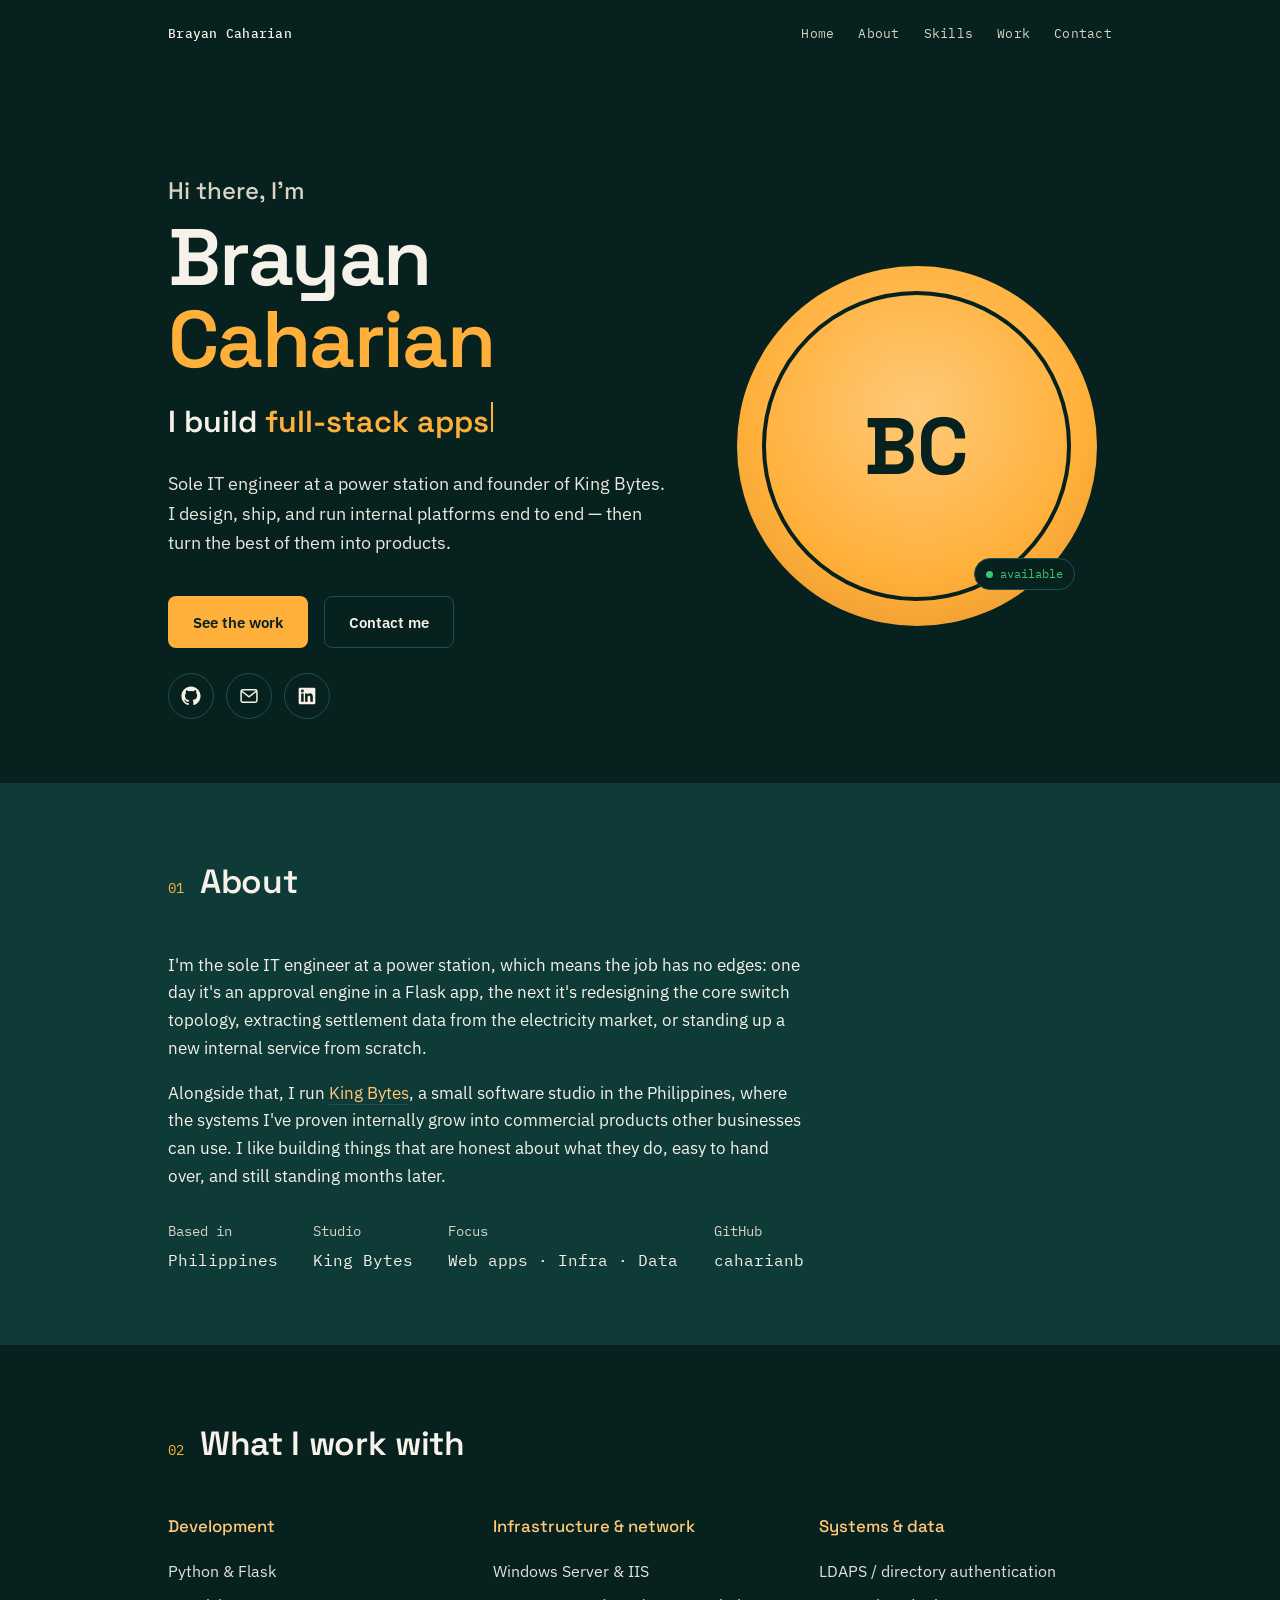
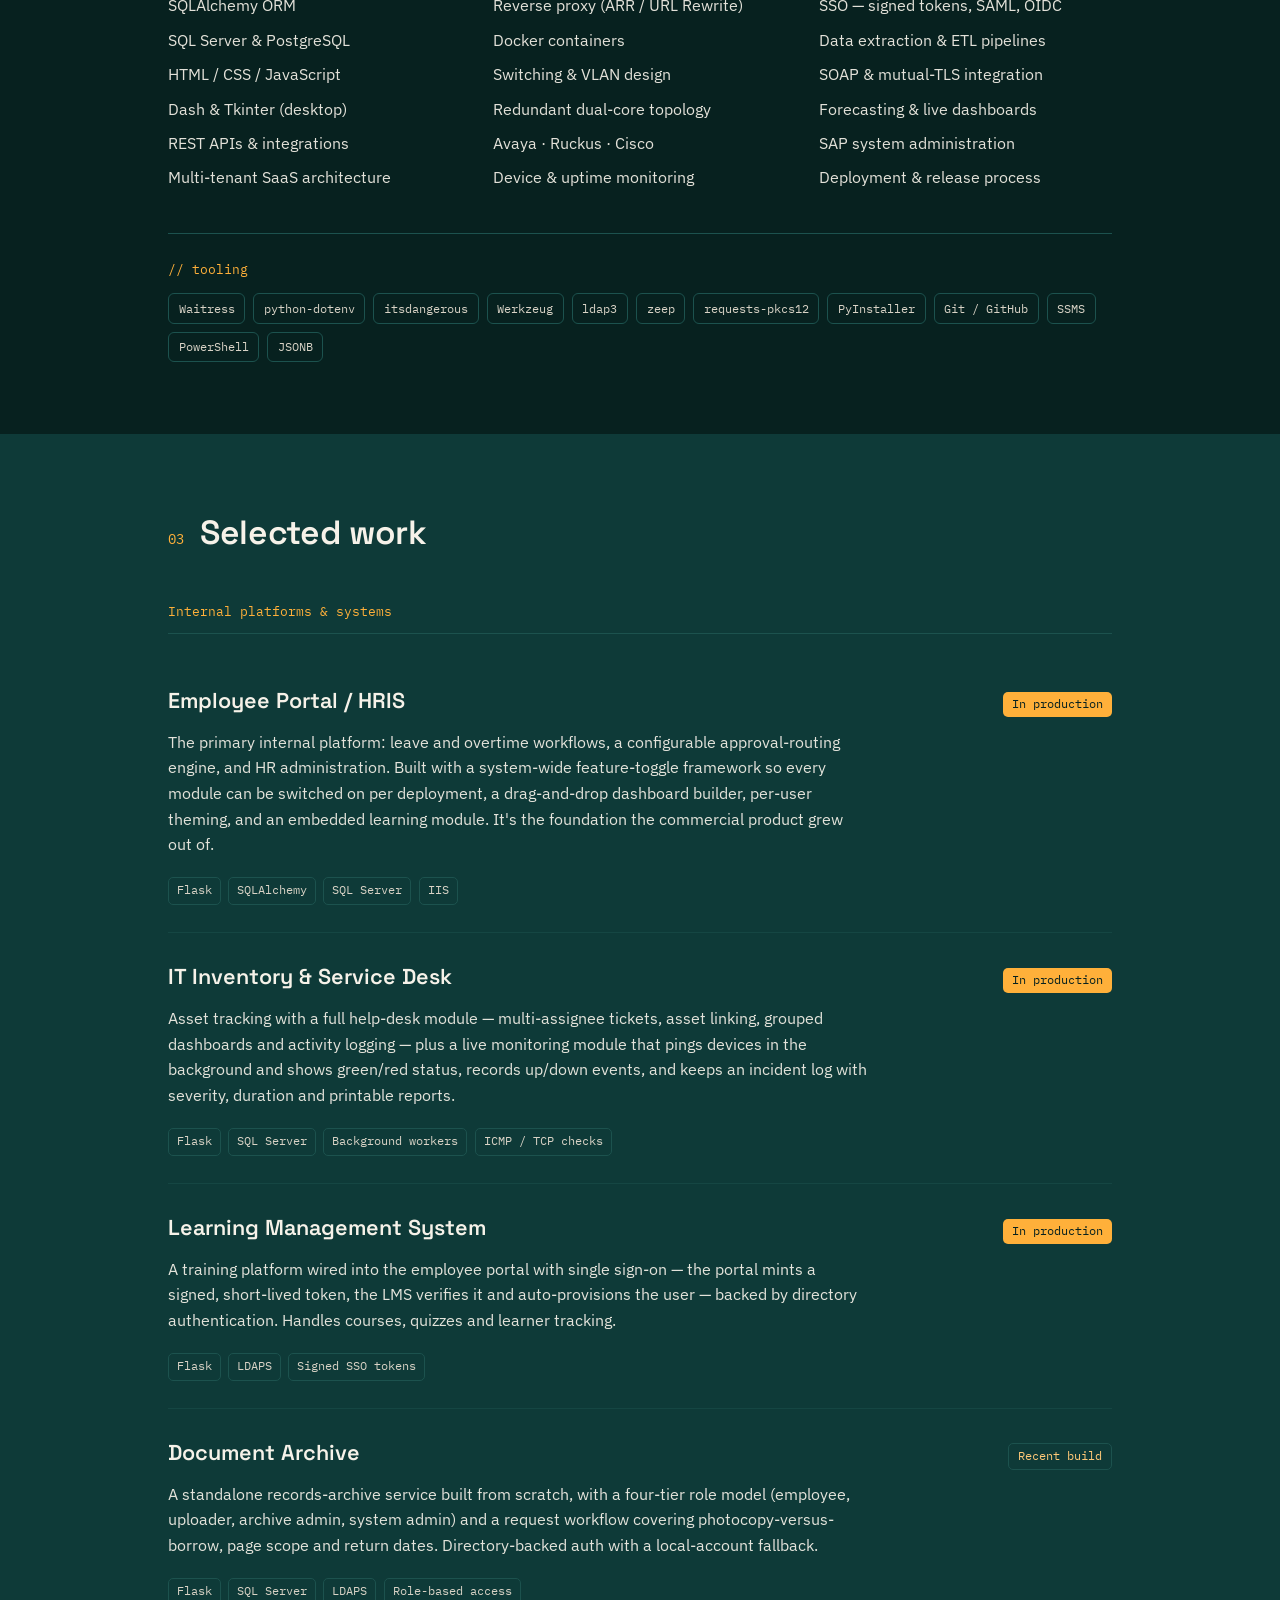
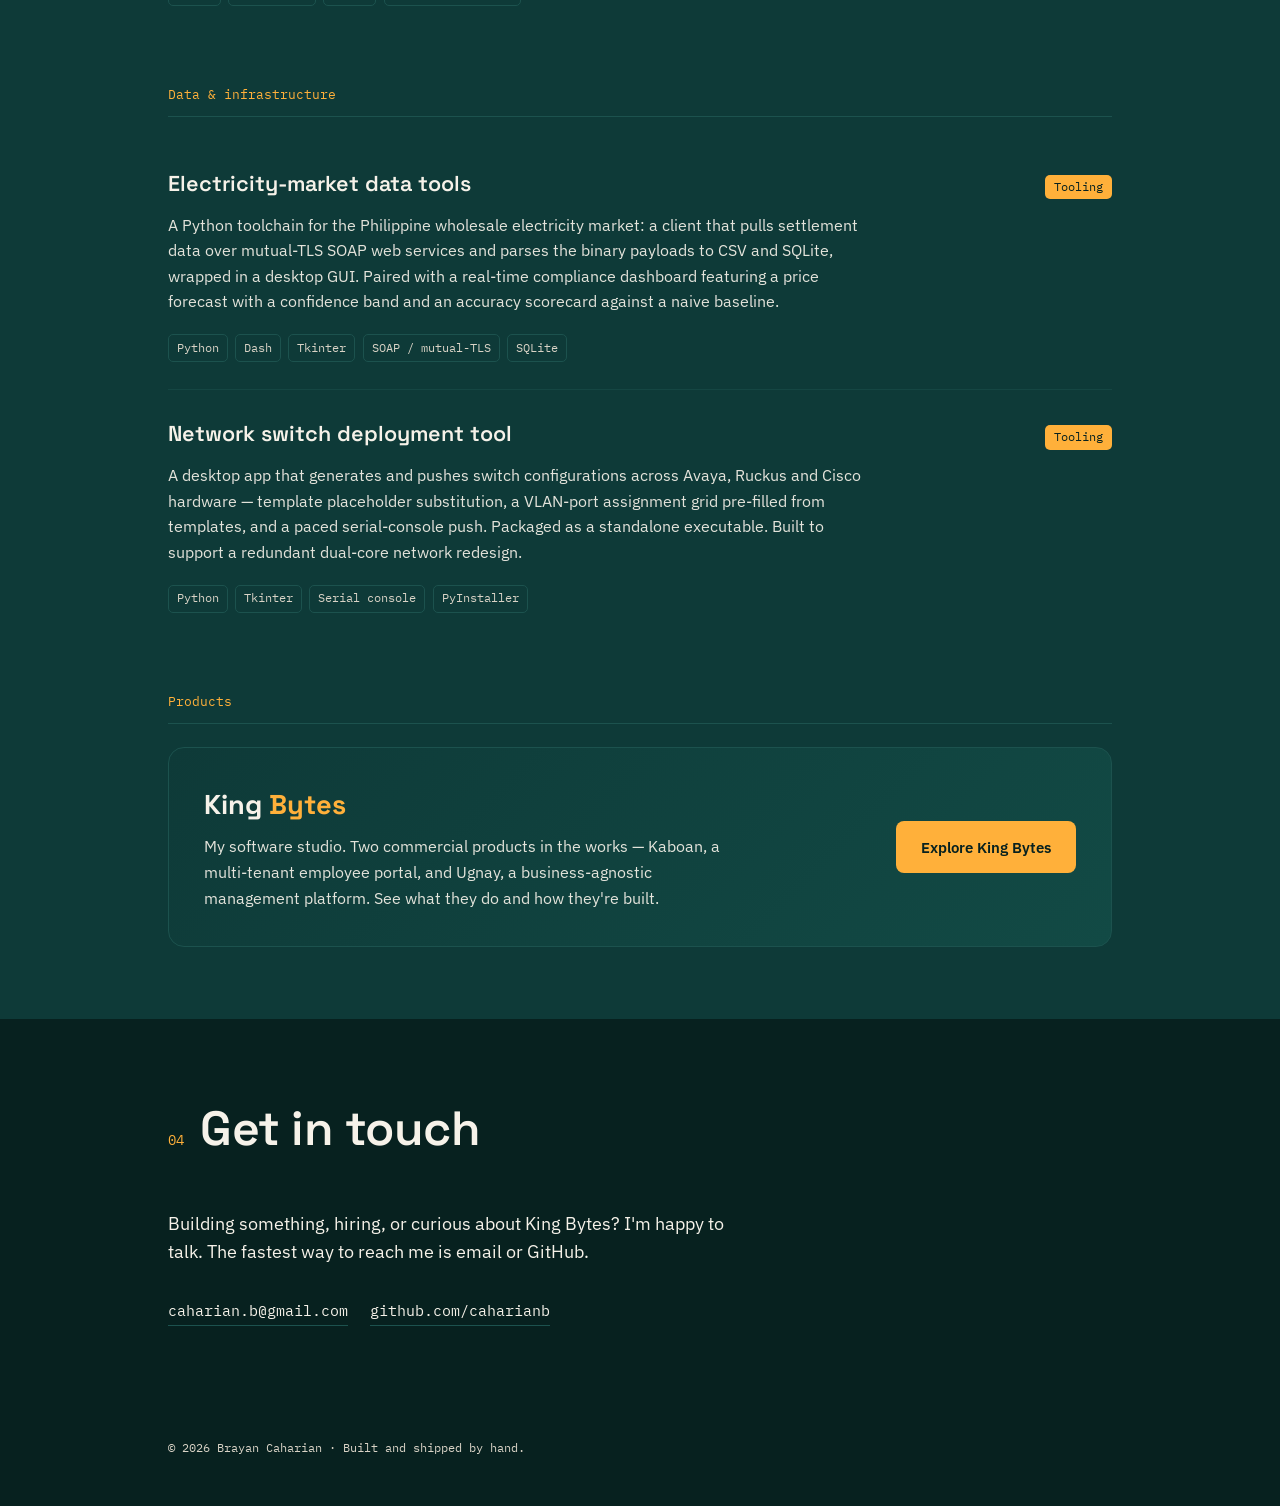
==== commit 5ba62a5c: "fix" ====
--- a/index.html
+++ b/index.html
@@ -16,24 +16,52 @@
   <div class="topbar">
     <span class="mark">Brayan Caharian</span>
     <nav>
+      <a href="#home">Home</a>
+      <a href="#about">About</a>
+      <a href="#skills">Skills</a>
       <a href="#work">Work</a>
-      <a href="#about">About</a>
-      <a href="kingbytes.html">King Bytes</a>
       <a href="#contact">Contact</a>
     </nav>
   </div>
 </div>
 
 <!-- HERO -->
-<header class="hero">
+<header class="hero" id="home">
   <div class="wrap">
-    <span class="status"><span class="dot"></span>Systems in production &amp; operational</span>
-    <h1>I build the software<br>that keeps a<br><span class="amber">power station</span> running.</h1>
-    <p class="lede">Full-stack developer, systems and network engineer, and the founder of King Bytes. I design, ship, and operate internal platforms end to end — then turn the best of them into products.</p>
-    <p class="role">// full-stack dev &nbsp;·&nbsp; sysadmin &nbsp;·&nbsp; network engineer &nbsp;·&nbsp; founder</p>
-    <div class="cta">
-      <a class="btn btn-primary" href="#work">See the work</a>
-      <a class="btn btn-ghost" href="https://github.com/caharianb" target="_blank" rel="noopener">GitHub</a>
+    <div class="hero-grid">
+      <div class="intro">
+        <p class="greeting">Hi there, I'm</p>
+        <h1 class="name">Brayan <span class="amber">Caharian</span></h1>
+        <div class="typed-wrap">I build <span class="typed" id="typed"></span><span class="cursor" id="cursor">&nbsp;</span></div>
+        <p class="hero-lede">Sole IT engineer at a power station and founder of King Bytes. I design, ship, and run internal platforms end to end &mdash; then turn the best of them into products.</p>
+        <div class="cta">
+          <a class="btn btn-primary" href="#work">See the work</a>
+          <a class="btn btn-ghost" href="#contact">Contact me</a>
+        </div>
+        <!-- SOCIAL ROW — GitHub + email are live.
+             Send me your LinkedIn / Facebook / X links and I'll fill the rest,
+             or replace the href="#" values below yourself. -->
+        <div class="socials">
+          <a href="https://github.com/caharianb" target="_blank" rel="noopener" aria-label="GitHub">
+            <svg viewBox="0 0 24 24" fill="currentColor"><path d="M12 .5C5.7.5.5 5.7.5 12c0 5.1 3.3 9.4 7.9 10.9.6.1.8-.2.8-.6v-2c-3.2.7-3.9-1.4-3.9-1.4-.5-1.3-1.3-1.7-1.3-1.7-1.1-.7.1-.7.1-.7 1.2.1 1.8 1.2 1.8 1.2 1 1.8 2.7 1.3 3.4 1 .1-.8.4-1.3.8-1.6-2.6-.3-5.3-1.3-5.3-5.7 0-1.3.5-2.3 1.2-3.1-.1-.3-.5-1.5.1-3.1 0 0 1-.3 3.3 1.2a11.5 11.5 0 0 1 6 0C17 4.6 18 4.9 18 4.9c.6 1.6.2 2.8.1 3.1.8.8 1.2 1.8 1.2 3.1 0 4.4-2.7 5.4-5.3 5.7.4.4.8 1.1.8 2.2v3.3c0 .3.2.7.8.6 4.6-1.5 7.9-5.8 7.9-10.9C23.5 5.7 18.3.5 12 .5z"/></svg>
+          </a>
+          <a href="mailto:caharian.b@gmail.com" aria-label="Email">
+            <svg viewBox="0 0 24 24" fill="none" stroke="currentColor" stroke-width="1.8"><rect x="2.5" y="4.5" width="19" height="15" rx="2"/><path d="M3 6l9 7 9-7"/></svg>
+          </a>
+          <a href="#" target="_blank" rel="noopener" aria-label="LinkedIn">
+            <svg viewBox="0 0 24 24" fill="currentColor"><path d="M20.5 2h-17A1.5 1.5 0 0 0 2 3.5v17A1.5 1.5 0 0 0 3.5 22h17a1.5 1.5 0 0 0 1.5-1.5v-17A1.5 1.5 0 0 0 20.5 2zM8 19H5V9h3v10zM6.5 7.7a1.7 1.7 0 1 1 0-3.4 1.7 1.7 0 0 1 0 3.4zM19 19h-3v-5.3c0-1.3-.5-2.1-1.6-2.1-.9 0-1.4.6-1.6 1.2-.1.2-.1.5-.1.8V19h-3V9h3v1.3c.4-.6 1.1-1.5 2.8-1.5 2 0 3.5 1.3 3.5 4.2V19z"/></svg>
+          </a>
+        </div>
+      </div>
+      <div class="avatar-col">
+        <div class="avatar-disc">
+          <div class="disc"></div>
+          <img src="images/headshot.jpg" alt="Brayan Caharian"
+               onerror="this.parentNode.querySelector('.mono-fallback').style.display='flex';this.remove();">
+          <div class="mono-fallback" style="display:none">BC</div>
+          <span class="badge"><span class="dot"></span>available</span>
+        </div>
+      </div>
     </div>
   </div>
 </header>
@@ -42,124 +70,23 @@
 <section id="about" class="band">
   <div class="wrap about reveal">
     <div class="sec-head"><span class="idx">01</span><h2>About</h2></div>
-    <div class="about-grid">
-      <div class="portrait">
-        <img src="images/headshot.jpg" alt="Brayan Caharian"
-             onerror="this.parentNode.querySelector('.mono-fallback').style.display='flex';this.remove();">
-        <div class="ring"></div>
-        <div class="mono-fallback" style="display:none">BC</div>
-      </div>
-      <div>
-        <p>I'm the sole IT engineer at a power station, which means the job has no edges: one day it's an approval engine in a Flask app, the next it's redesigning the core switch topology, extracting settlement data from the electricity market, or standing up a new internal service from scratch.</p>
-        <p>Alongside that, I run <a href="kingbytes.html" style="color:var(--amber-soft);border-bottom:1px solid var(--petrol-line)">King Bytes</a>, a small software studio in the Philippines, where the systems I've proven internally grow into commercial products other businesses can use. I like building things that are honest about what they do, easy to hand over, and still standing months later.</p>
-        <div class="facts">
-          <div><span class="k">Based in</span><span class="v">Philippines</span></div>
-          <div><span class="k">Studio</span><span class="v">King Bytes</span></div>
-          <div><span class="k">Focus</span><span class="v">Web apps &middot; Infra &middot; Data</span></div>
-          <div><span class="k">GitHub</span><span class="v">caharianb</span></div>
-        </div>
-      </div>
-    </div>
-  </div>
-</section>
-
-<!-- WORK -->
-<section id="work">
-  <div class="wrap">
-    <div class="sec-head reveal"><span class="idx">02</span><h2>Selected work</h2></div>
-
-    <div class="group reveal">
-      <p class="group-label">Internal platforms &amp; systems</p>
-
-      <div class="proj">
-        <div class="head"><h3>Employee Portal / HRIS</h3><span class="tag">In production</span></div>
-        <p>The primary internal platform: leave and overtime workflows, a configurable approval-routing engine, and HR administration. Built with a system-wide feature-toggle framework so every module can be switched on per deployment, a drag-and-drop dashboard builder, per-user theming, and an embedded learning module. It's the foundation the commercial product grew out of.</p>
-        <div class="stack"><span>Flask</span><span>SQLAlchemy</span><span>SQL Server</span><span>IIS</span></div>
-        <figure class="shot" data-shot>
-          <div class="bar"><i></i><i></i><i></i></div>
-          <img src="images/portal.png" alt="Employee Portal screenshot" data-optional
-               onerror="this.closest('[data-shot]').setAttribute('data-empty','true')">
-        </figure>
-      </div>
-
-      <div class="proj">
-        <div class="head"><h3>IT Inventory &amp; Service Desk</h3><span class="tag">In production</span></div>
-        <p>Asset tracking with a full help-desk module &mdash; multi-assignee tickets, asset linking, grouped dashboards and activity logging &mdash; plus a live monitoring module that pings devices in the background and shows green/red status, records up/down events, and keeps an incident log with severity, duration and printable reports.</p>
-        <div class="stack"><span>Flask</span><span>SQL Server</span><span>Background workers</span><span>ICMP / TCP checks</span></div>
-        <figure class="shot" data-shot>
-          <div class="bar"><i></i><i></i><i></i></div>
-          <img src="images/inventory.png" alt="IT Inventory screenshot" data-optional
-               onerror="this.closest('[data-shot]').setAttribute('data-empty','true')">
-        </figure>
-      </div>
-
-      <div class="proj">
-        <div class="head"><h3>Learning Management System</h3><span class="tag">In production</span></div>
-        <p>A training platform wired into the employee portal with single sign-on &mdash; the portal mints a signed, short-lived token, the LMS verifies it and auto-provisions the user &mdash; backed by directory authentication. Handles courses, quizzes and learner tracking.</p>
-        <div class="stack"><span>Flask</span><span>LDAPS</span><span>Signed SSO tokens</span></div>
-        <figure class="shot" data-shot>
-          <div class="bar"><i></i><i></i><i></i></div>
-          <img src="images/lms.png" alt="LMS screenshot" data-optional
-               onerror="this.closest('[data-shot]').setAttribute('data-empty','true')">
-        </figure>
-      </div>
-
-      <div class="proj">
-        <div class="head"><h3>Document Archive</h3><span class="tag build">Recent build</span></div>
-        <p>A standalone records-archive service built from scratch, with a four-tier role model (employee, uploader, archive admin, system admin) and a request workflow covering photocopy-versus-borrow, page scope and return dates. Directory-backed auth with a local-account fallback.</p>
-        <div class="stack"><span>Flask</span><span>SQL Server</span><span>LDAPS</span><span>Role-based access</span></div>
-        <figure class="shot" data-shot>
-          <div class="bar"><i></i><i></i><i></i></div>
-          <img src="images/archive.png" alt="Document Archive screenshot" data-optional
-               onerror="this.closest('[data-shot]').setAttribute('data-empty','true')">
-        </figure>
-      </div>
-    </div>
-
-    <div class="group reveal">
-      <p class="group-label">Data &amp; infrastructure</p>
-
-      <div class="proj">
-        <div class="head"><h3>Electricity-market data tools</h3><span class="tag">Tooling</span></div>
-        <p>A Python toolchain for the Philippine wholesale electricity market: a client that pulls settlement data over mutual-TLS SOAP web services and parses the binary payloads to CSV and SQLite, wrapped in a desktop GUI. Paired with a real-time compliance dashboard featuring a price forecast with a confidence band and an accuracy scorecard against a naive baseline.</p>
-        <div class="stack"><span>Python</span><span>Dash</span><span>Tkinter</span><span>SOAP / mutual-TLS</span><span>SQLite</span></div>
-        <figure class="shot" data-shot>
-          <div class="bar"><i></i><i></i><i></i></div>
-          <img src="images/wesm.png" alt="Market dashboard screenshot" data-optional
-               onerror="this.closest('[data-shot]').setAttribute('data-empty','true')">
-        </figure>
-      </div>
-
-      <div class="proj">
-        <div class="head"><h3>Network switch deployment tool</h3><span class="tag">Tooling</span></div>
-        <p>A desktop app that generates and pushes switch configurations across Avaya, Ruckus and Cisco hardware &mdash; template placeholder substitution, a VLAN-port assignment grid pre-filled from templates, and a paced serial-console push. Packaged as a standalone executable. Built to support a redundant dual-core network redesign.</p>
-        <div class="stack"><span>Python</span><span>Tkinter</span><span>Serial console</span><span>PyInstaller</span></div>
-        <figure class="shot" data-shot>
-          <div class="bar"><i></i><i></i><i></i></div>
-          <img src="images/switch-tool.png" alt="Switch deployment tool screenshot" data-optional
-               onerror="this.closest('[data-shot]').setAttribute('data-empty','true')">
-        </figure>
-      </div>
-    </div>
-
-    <div class="group reveal">
-      <p class="group-label">Products</p>
-      <div class="kb-callout">
-        <div class="txt">
-          <div class="brand">King <b>Bytes</b></div>
-          <p>My software studio. Two commercial products in the works &mdash; Kaboan, a multi-tenant employee portal, and Ugnay, a business-agnostic management platform. See what they do and how they're built.</p>
-        </div>
-        <a class="btn btn-primary" href="kingbytes.html">Explore King Bytes</a>
-      </div>
-    </div>
-
+    <div>
+      <p style="max-width:64ch;font-size:1.08rem">I'm the sole IT engineer at a power station, which means the job has no edges: one day it's an approval engine in a Flask app, the next it's redesigning the core switch topology, extracting settlement data from the electricity market, or standing up a new internal service from scratch.</p>
+      <p style="max-width:64ch;font-size:1.08rem;margin-top:1.1rem">Alongside that, I run <a href="kingbytes.html" style="color:var(--amber-soft);border-bottom:1px solid var(--petrol-line)">King Bytes</a>, a small software studio in the Philippines, where the systems I've proven internally grow into commercial products other businesses can use. I like building things that are honest about what they do, easy to hand over, and still standing months later.</p>
+      <div class="facts">
+        <div><span class="k">Based in</span><span class="v">Philippines</span></div>
+        <div><span class="k">Studio</span><span class="v">King Bytes</span></div>
+        <div><span class="k">Focus</span><span class="v">Web apps &middot; Infra &middot; Data</span></div>
+        <div><span class="k">GitHub</span><span class="v">caharianb</span></div>
+      </div>
+    </div>
   </div>
 </section>
 
 <!-- SKILLS -->
-<section id="skills" class="band">
+<section id="skills">
   <div class="wrap reveal">
-    <div class="sec-head"><span class="idx">03</span><h2>What I work with</h2></div>
+    <div class="sec-head"><span class="idx">02</span><h2>What I work with</h2></div>
     <div class="skills">
       <div>
         <h4>Development</h4>
@@ -209,6 +136,99 @@
   </div>
 </section>
 
+<!-- WORK -->
+<section id="work" class="band">
+  <div class="wrap">
+    <div class="sec-head reveal"><span class="idx">03</span><h2>Selected work</h2></div>
+
+    <div class="group reveal">
+      <p class="group-label">Internal platforms &amp; systems</p>
+
+      <div class="proj">
+        <div class="head"><h3>Employee Portal / HRIS</h3><span class="tag">In production</span></div>
+        <p>The primary internal platform: leave and overtime workflows, a configurable approval-routing engine, and HR administration. Built with a system-wide feature-toggle framework so every module can be switched on per deployment, a drag-and-drop dashboard builder, per-user theming, and an embedded learning module. It's the foundation the commercial product grew out of.</p>
+        <div class="stack"><span>Flask</span><span>SQLAlchemy</span><span>SQL Server</span><span>IIS</span></div>
+        <figure class="shot" data-shot>
+          <div class="bar"><i></i><i></i><i></i></div>
+          <img src="images/portal.png" alt="Employee Portal screenshot" data-optional
+               onerror="this.closest('[data-shot]').setAttribute('data-empty','true')">
+        </figure>
+      </div>
+
+      <div class="proj">
+        <div class="head"><h3>IT Inventory &amp; Service Desk</h3><span class="tag">In production</span></div>
+        <p>Asset tracking with a full help-desk module &mdash; multi-assignee tickets, asset linking, grouped dashboards and activity logging &mdash; plus a live monitoring module that pings devices in the background and shows green/red status, records up/down events, and keeps an incident log with severity, duration and printable reports.</p>
+        <div class="stack"><span>Flask</span><span>SQL Server</span><span>Background workers</span><span>ICMP / TCP checks</span></div>
+        <figure class="shot" data-shot>
+          <div class="bar"><i></i><i></i><i></i></div>
+          <img src="images/inventory.png" alt="IT Inventory screenshot" data-optional
+               onerror="this.closest('[data-shot]').setAttribute('data-empty','true')">
+        </figure>
+      </div>
+
+      <div class="proj">
+        <div class="head"><h3>Learning Management System</h3><span class="tag">In production</span></div>
+        <p>A training platform wired into the employee portal with single sign-on &mdash; the portal mints a signed, short-lived token, the LMS verifies it and auto-provisions the user &mdash; backed by directory authentication. Handles courses, quizzes and learner tracking.</p>
+        <div class="stack"><span>Flask</span><span>LDAPS</span><span>Signed SSO tokens</span></div>
+        <figure class="shot" data-shot>
+          <div class="bar"><i></i><i></i><i></i></div>
+          <img src="images/lms.png" alt="LMS screenshot" data-optional
+               onerror="this.closest('[data-shot]').setAttribute('data-empty','true')">
+        </figure>
+      </div>
+
+      <div class="proj">
+        <div class="head"><h3>Document Archive</h3><span class="tag build">Recent build</span></div>
+        <p>A standalone records-archive service built from scratch, with a four-tier role model (employee, uploader, archive admin, system admin) and a request workflow covering photocopy-versus-borrow, page scope and return dates. Directory-backed auth with a local-account fallback.</p>
+        <div class="stack"><span>Flask</span><span>SQL Server</span><span>LDAPS</span><span>Role-based access</span></div>
+        <figure class="shot" data-shot>
+          <div class="bar"><i></i><i></i><i></i></div>
+          <img src="images/archive.png" alt="Document Archive screenshot" data-optional
+               onerror="this.closest('[data-shot]').setAttribute('data-empty','true')">
+        </figure>
+      </div>
+    </div>
+
+    <div class="group reveal">
+      <p class="group-label">Data &amp; infrastructure</p>
+
+      <div class="proj">
+        <div class="head"><h3>Electricity-market data tools</h3><span class="tag">Tooling</span></div>
+        <p>A Python toolchain for the Philippine wholesale electricity market: a client that pulls settlement data over mutual-TLS SOAP web services and parses the binary payloads to CSV and SQLite, wrapped in a desktop GUI. Paired with a real-time compliance dashboard featuring a price forecast with a confidence band and an accuracy scorecard against a naive baseline.</p>
+        <div class="stack"><span>Python</span><span>Dash</span><span>Tkinter</span><span>SOAP / mutual-TLS</span><span>SQLite</span></div>
+        <figure class="shot" data-shot>
+          <div class="bar"><i></i><i></i><i></i></div>
+          <img src="images/wesm.png" alt="Market dashboard screenshot" data-optional
+               onerror="this.closest('[data-shot]').setAttribute('data-empty','true')">
+        </figure>
+      </div>
+
+      <div class="proj">
+        <div class="head"><h3>Network switch deployment tool</h3><span class="tag">Tooling</span></div>
+        <p>A desktop app that generates and pushes switch configurations across Avaya, Ruckus and Cisco hardware &mdash; template placeholder substitution, a VLAN-port assignment grid pre-filled from templates, and a paced serial-console push. Packaged as a standalone executable. Built to support a redundant dual-core network redesign.</p>
+        <div class="stack"><span>Python</span><span>Tkinter</span><span>Serial console</span><span>PyInstaller</span></div>
+        <figure class="shot" data-shot>
+          <div class="bar"><i></i><i></i><i></i></div>
+          <img src="images/switch-tool.png" alt="Switch deployment tool screenshot" data-optional
+               onerror="this.closest('[data-shot]').setAttribute('data-empty','true')">
+        </figure>
+      </div>
+    </div>
+
+    <div class="group reveal">
+      <p class="group-label">Products</p>
+      <div class="kb-callout">
+        <div class="txt">
+          <div class="brand">King <b>Bytes</b></div>
+          <p>My software studio. Two commercial products in the works &mdash; Kaboan, a multi-tenant employee portal, and Ugnay, a business-agnostic management platform. See what they do and how they're built.</p>
+        </div>
+        <a class="btn btn-primary" href="kingbytes.html">Explore King Bytes</a>
+      </div>
+    </div>
+
+  </div>
+</section>
+
 <!-- CONTACT -->
 <section id="contact">
   <div class="wrap contact reveal">
@@ -227,6 +247,32 @@
 
 <script>
   document.getElementById('yr').textContent = new Date().getFullYear();
+
+  /* --- typing effect --- */
+  (function(){
+    var roles = ['full-stack apps','internal platforms','network infrastructure','products at King Bytes'];
+    var el = document.getElementById('typed');
+    var cursor = document.getElementById('cursor');
+    var rm = window.matchMedia('(prefers-reduced-motion:reduce)').matches;
+    if(!el) return;
+    if(rm){ el.textContent = roles[0]; return; }
+    var r=0,c=0,deleting=false;
+    function tick(){
+      var word = roles[r];
+      if(!deleting){
+        el.textContent = word.slice(0,c+1); c++;
+        if(c===word.length){ deleting=true; return setTimeout(tick,1400); }
+        return setTimeout(tick,70);
+      } else {
+        el.textContent = word.slice(0,c-1); c--;
+        if(c===0){ deleting=false; r=(r+1)%roles.length; return setTimeout(tick,300); }
+        return setTimeout(tick,35);
+      }
+    }
+    tick();
+  })();
+
+  /* --- gentle reveal --- */
   var rm = window.matchMedia('(prefers-reduced-motion:reduce)').matches;
   if(!rm && 'IntersectionObserver' in window){
     var io = new IntersectionObserver(function(es){
--- a/styles.css
+++ b/styles.css
@@ -195,3 +195,49 @@
   .proj .head{align-items:flex-start}
   .kb-callout{flex-direction:column;align-items:flex-start}
 }
+
+/* ============================================================
+   Hero v2 — greeting + typed role + avatar disc + social row
+   ============================================================ */
+.hero-grid{display:grid;grid-template-columns:1.12fr .88fr;gap:clamp(2rem,5vw,3.5rem);align-items:center}
+.greeting{font-family:var(--display);font-weight:500;font-size:clamp(1.1rem,2.4vw,1.5rem);
+  color:var(--porcelain-dim);margin-bottom:.4rem}
+.name{font-family:var(--display);font-weight:700;letter-spacing:-.02em;line-height:1.02;
+  font-size:clamp(2.6rem,6.5vw,4.4rem);color:var(--porcelain);margin-bottom:1.1rem}
+.name .amber{color:var(--amber)}
+.typed-wrap{font-family:var(--display);font-weight:600;
+  font-size:clamp(1.2rem,3vw,1.9rem);color:var(--porcelain);min-height:1.5em;margin-bottom:1.4rem}
+.typed-wrap .typed{color:var(--amber)}
+.typed-wrap .cursor{display:inline-block;width:2px;background:var(--amber);
+  margin-left:2px;animation:blink 1s steps(1) infinite;vertical-align:-.12em;height:1em}
+@keyframes blink{50%{opacity:0}}
+.hero-lede{font-size:clamp(1rem,2vw,1.15rem);max-width:48ch;color:var(--porcelain);opacity:.95;margin-bottom:1.9rem}
+
+.socials{display:flex;gap:.75rem;margin-top:1.6rem;flex-wrap:wrap}
+.socials a{width:46px;height:46px;border-radius:50%;border:1px solid var(--petrol-line);
+  display:flex;align-items:center;justify-content:center;color:var(--porcelain);
+  transition:background .2s,color .2s,border-color .2s,transform .15s}
+.socials a:hover,.socials a:focus-visible{background:var(--amber);color:var(--petrol-deep);
+  border-color:var(--amber);transform:translateY(-2px)}
+.socials svg{width:20px;height:20px}
+
+.avatar-disc{position:relative;width:min(360px,78vw);aspect-ratio:1;margin:0 auto}
+.avatar-disc .disc{position:absolute;inset:0;border-radius:50%;
+  background:radial-gradient(circle at 50% 40%,var(--amber-soft) 0%,var(--amber) 60%,#e0902a 100%)}
+.avatar-disc img{position:absolute;inset:7%;width:86%;height:86%;object-fit:cover;
+  object-position:center top;border-radius:50%;border:4px solid var(--petrol-deep)}
+.avatar-disc .mono-fallback{position:absolute;inset:7%;width:86%;height:86%;border-radius:50%;
+  display:flex;align-items:center;justify-content:center;font-family:var(--display);
+  font-weight:700;font-size:clamp(3rem,10vw,5rem);color:var(--petrol-deep);
+  background:transparent;border:4px solid var(--petrol-deep)}
+.avatar-disc .badge{position:absolute;right:6%;bottom:10%;background:var(--petrol-deep);
+  border:1px solid var(--petrol-line);color:var(--live);font-family:var(--mono);font-size:.72rem;
+  padding:.35rem .7rem;border-radius:999px;display:inline-flex;align-items:center;gap:.4rem}
+.avatar-disc .badge .dot{width:7px;height:7px}
+
+@media (max-width:820px){
+  .hero-grid{grid-template-columns:1fr;gap:2.2rem;text-align:center}
+  .hero-grid .avatar-col{order:-1}
+  .socials{justify-content:center}
+  .hero-lede{margin-left:auto;margin-right:auto}
+}
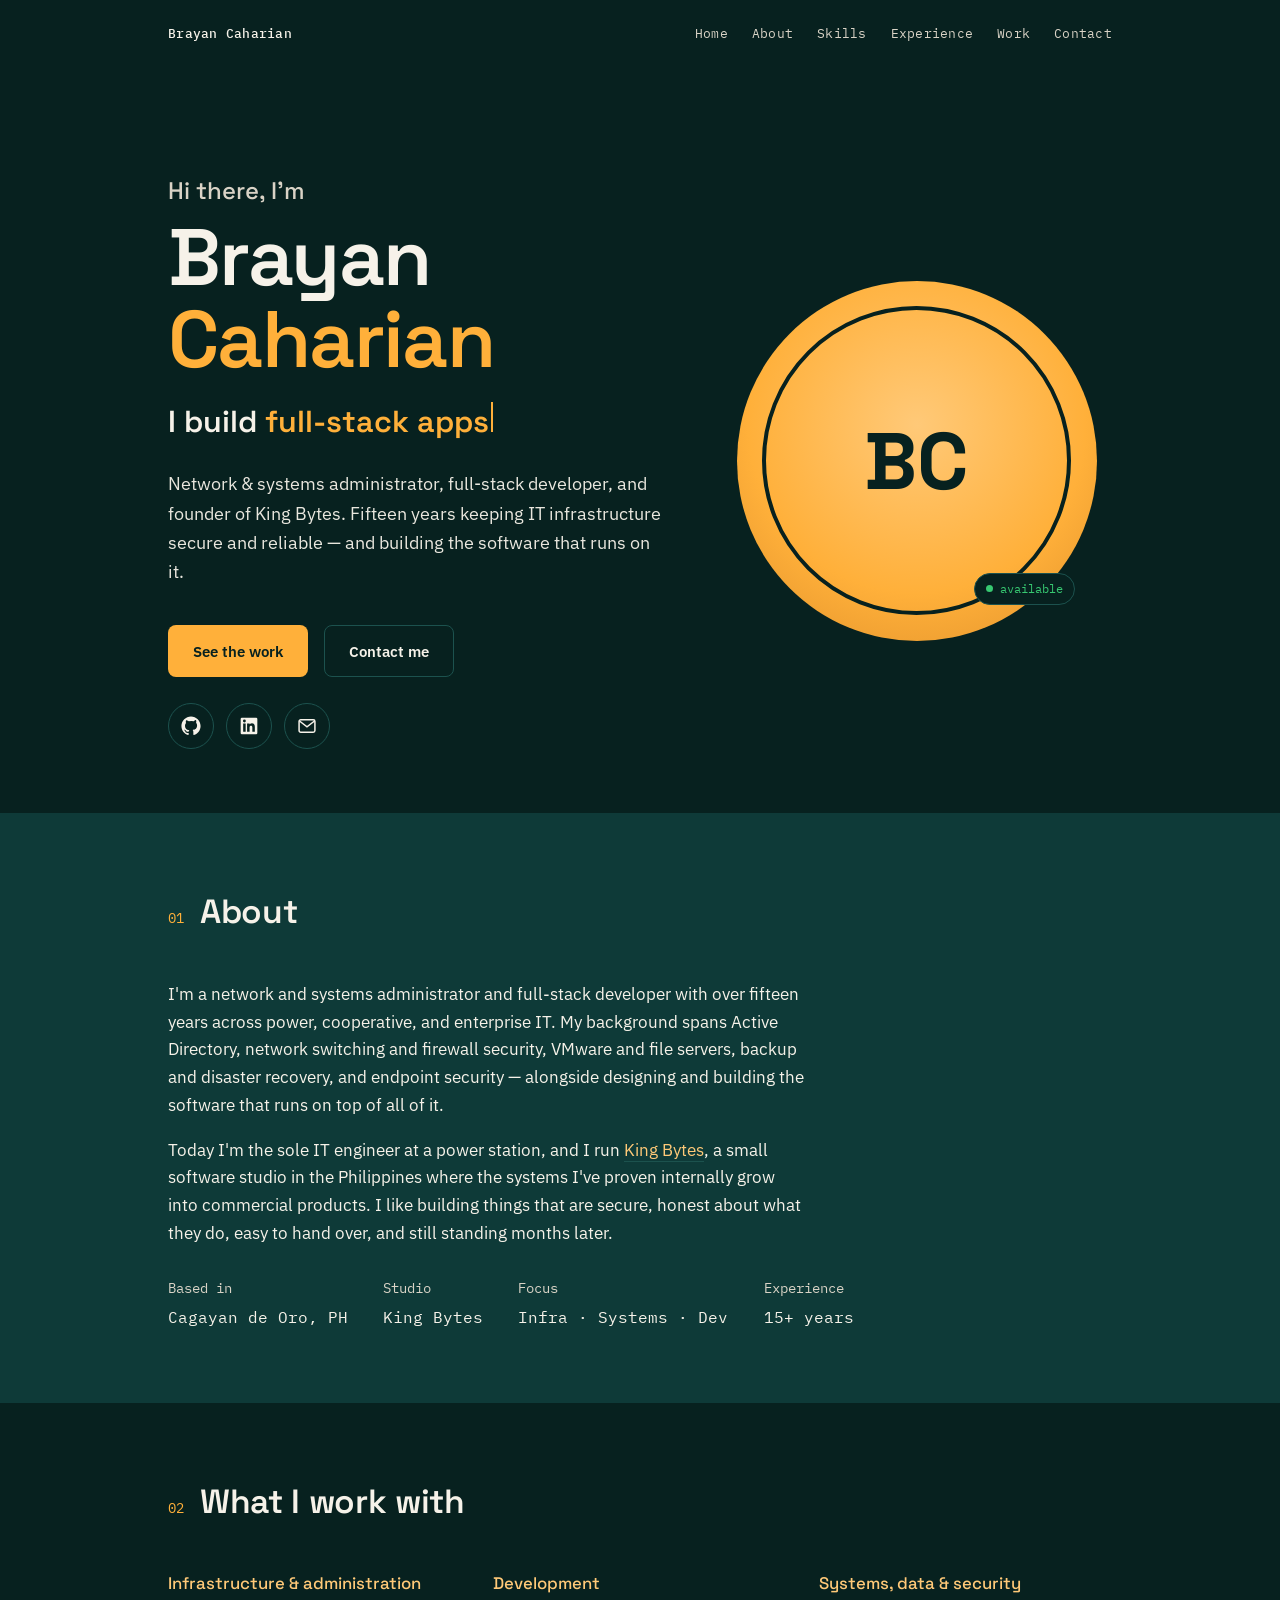
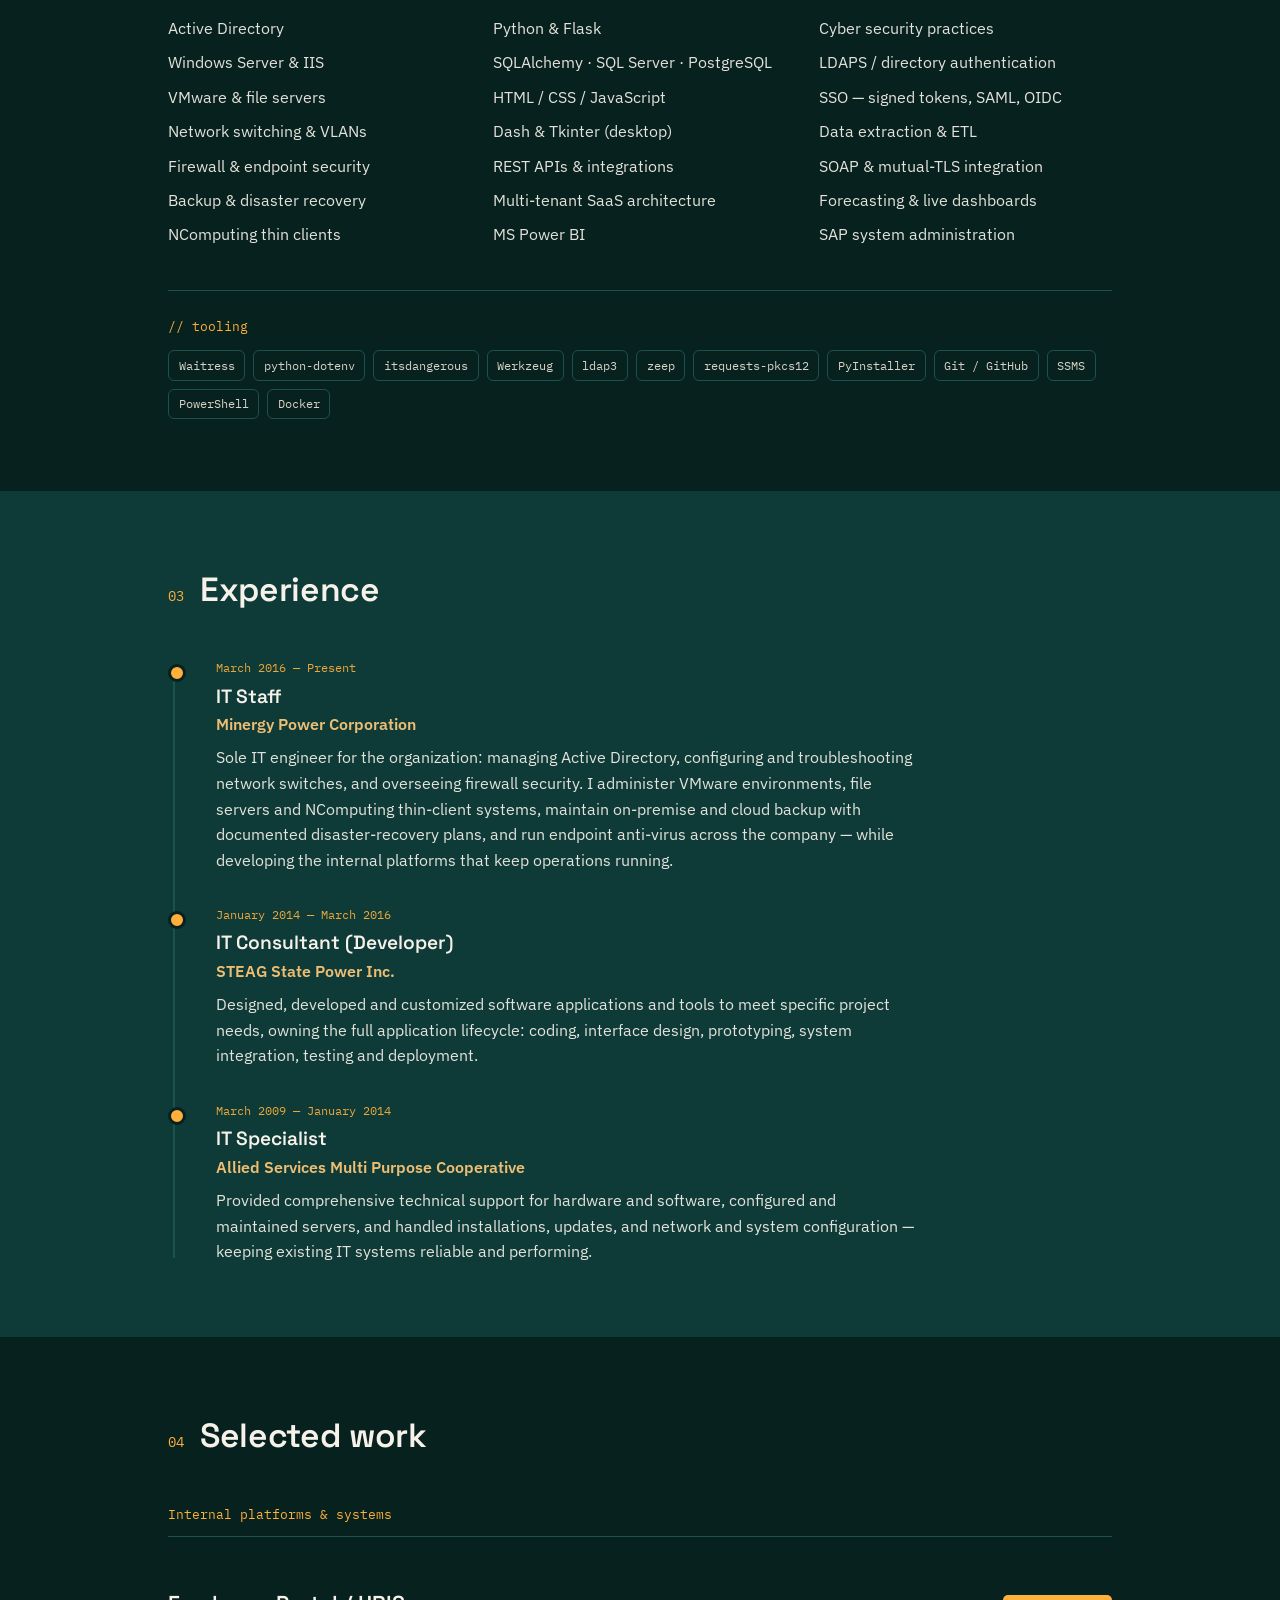
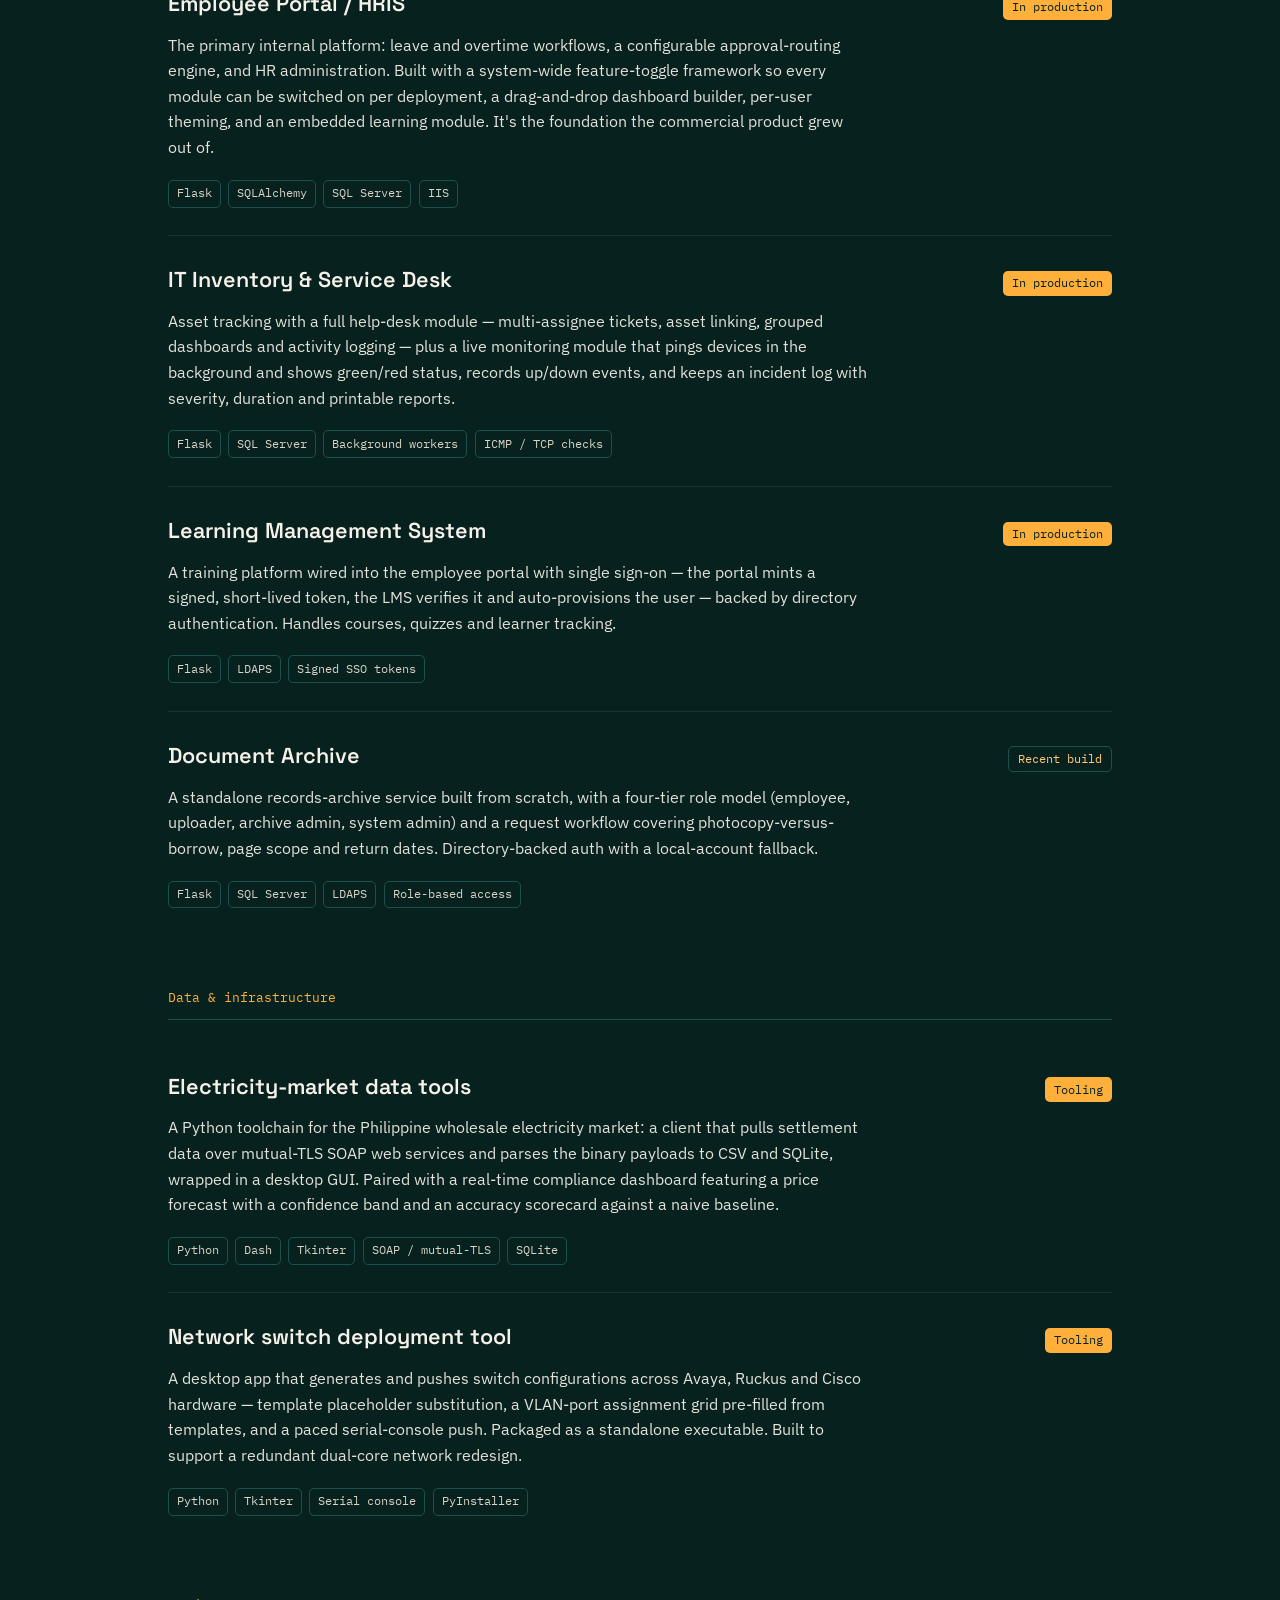
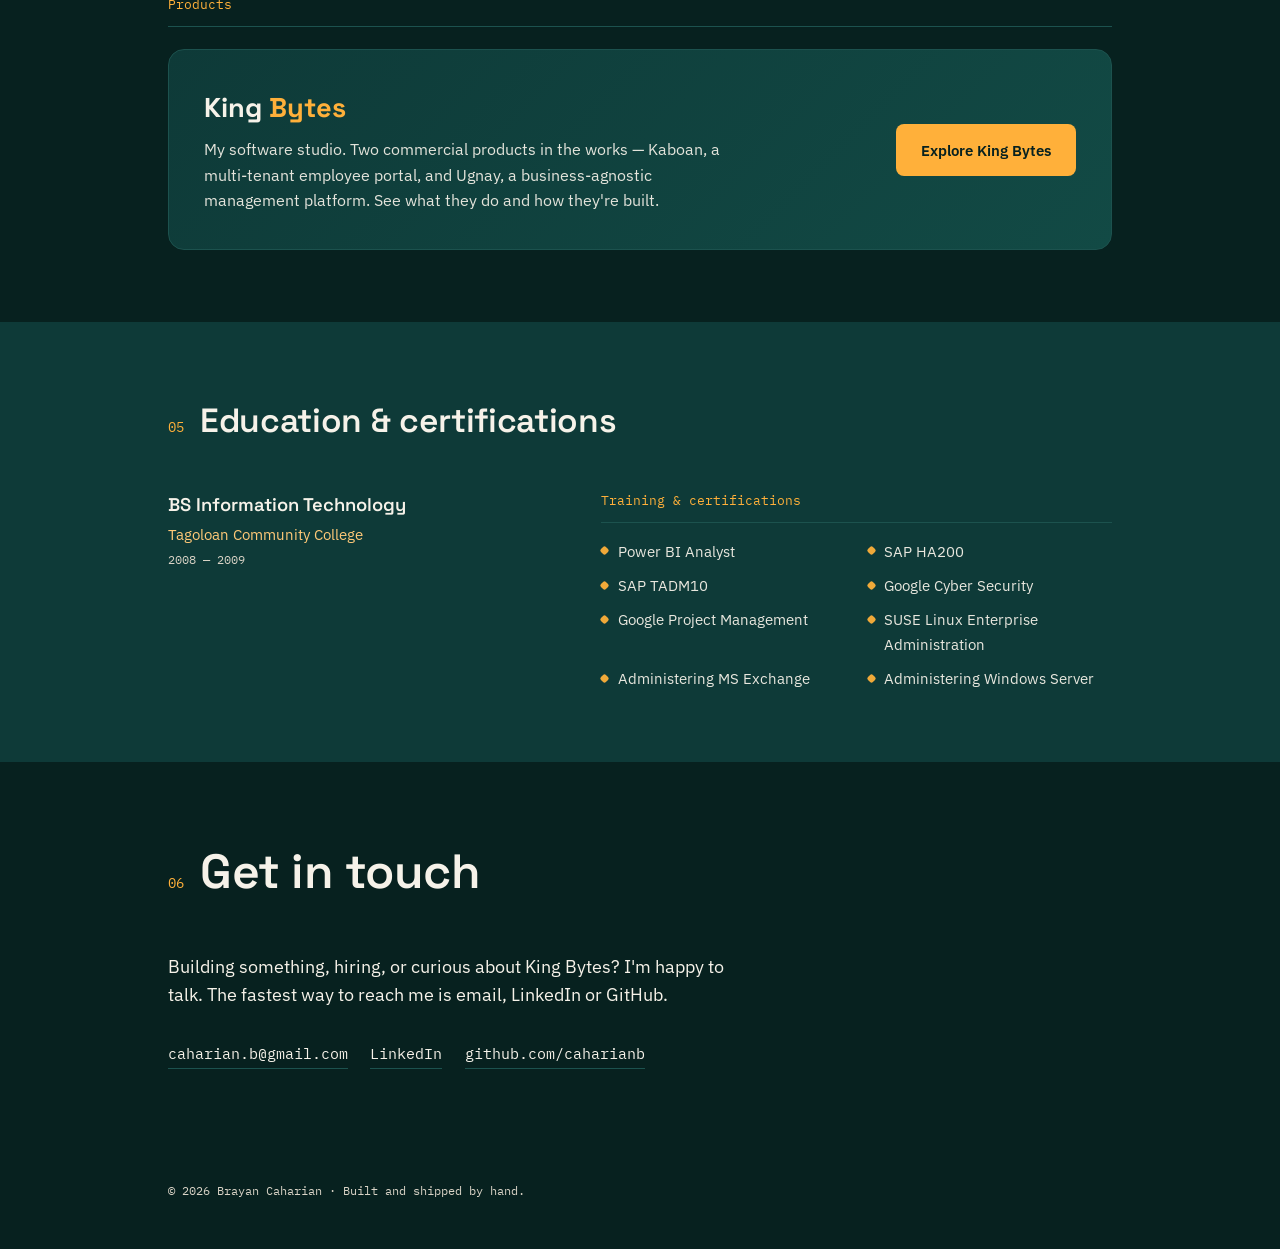
==== commit 1ee068e2: "fix" ====
--- a/index.html
+++ b/index.html
@@ -3,8 +3,8 @@
 <head>
 <meta charset="UTF-8">
 <meta name="viewport" content="width=device-width, initial-scale=1.0">
-<title>Brayan Caharian — Software &amp; Systems Engineer</title>
-<meta name="description" content="Full-stack developer, systems and network engineer, and founder of King Bytes. I build and run the software that keeps a power station operating.">
+<title>Brayan Caharian — IT Infrastructure, Systems &amp; Software</title>
+<meta name="description" content="Brayan Caharian — network and systems administrator, full-stack developer, and founder of King Bytes. 15 years keeping IT infrastructure secure and reliable, and building the software that runs on it.">
 <link rel="preconnect" href="https://fonts.googleapis.com">
 <link rel="preconnect" href="https://fonts.gstatic.com" crossorigin>
 <link href="https://fonts.googleapis.com/css2?family=Space+Grotesk:wght@400;500;600;700&family=IBM+Plex+Sans:wght@400;500;600&family=IBM+Plex+Mono:wght@400;500&display=swap" rel="stylesheet">
@@ -19,6 +19,7 @@
       <a href="#home">Home</a>
       <a href="#about">About</a>
       <a href="#skills">Skills</a>
+      <a href="#experience">Experience</a>
       <a href="#work">Work</a>
       <a href="#contact">Contact</a>
     </nav>
@@ -33,23 +34,20 @@
         <p class="greeting">Hi there, I'm</p>
         <h1 class="name">Brayan <span class="amber">Caharian</span></h1>
         <div class="typed-wrap">I build <span class="typed" id="typed"></span><span class="cursor" id="cursor">&nbsp;</span></div>
-        <p class="hero-lede">Sole IT engineer at a power station and founder of King Bytes. I design, ship, and run internal platforms end to end &mdash; then turn the best of them into products.</p>
+        <p class="hero-lede">Network &amp; systems administrator, full-stack developer, and founder of King Bytes. Fifteen years keeping IT infrastructure secure and reliable &mdash; and building the software that runs on it.</p>
         <div class="cta">
           <a class="btn btn-primary" href="#work">See the work</a>
           <a class="btn btn-ghost" href="#contact">Contact me</a>
         </div>
-        <!-- SOCIAL ROW — GitHub + email are live.
-             Send me your LinkedIn / Facebook / X links and I'll fill the rest,
-             or replace the href="#" values below yourself. -->
         <div class="socials">
           <a href="https://github.com/caharianb" target="_blank" rel="noopener" aria-label="GitHub">
             <svg viewBox="0 0 24 24" fill="currentColor"><path d="M12 .5C5.7.5.5 5.7.5 12c0 5.1 3.3 9.4 7.9 10.9.6.1.8-.2.8-.6v-2c-3.2.7-3.9-1.4-3.9-1.4-.5-1.3-1.3-1.7-1.3-1.7-1.1-.7.1-.7.1-.7 1.2.1 1.8 1.2 1.8 1.2 1 1.8 2.7 1.3 3.4 1 .1-.8.4-1.3.8-1.6-2.6-.3-5.3-1.3-5.3-5.7 0-1.3.5-2.3 1.2-3.1-.1-.3-.5-1.5.1-3.1 0 0 1-.3 3.3 1.2a11.5 11.5 0 0 1 6 0C17 4.6 18 4.9 18 4.9c.6 1.6.2 2.8.1 3.1.8.8 1.2 1.8 1.2 3.1 0 4.4-2.7 5.4-5.3 5.7.4.4.8 1.1.8 2.2v3.3c0 .3.2.7.8.6 4.6-1.5 7.9-5.8 7.9-10.9C23.5 5.7 18.3.5 12 .5z"/></svg>
           </a>
+          <a href="https://www.linkedin.com/in/brayan-caharian-5b83b59a/" target="_blank" rel="noopener" aria-label="LinkedIn">
+            <svg viewBox="0 0 24 24" fill="currentColor"><path d="M20.5 2h-17A1.5 1.5 0 0 0 2 3.5v17A1.5 1.5 0 0 0 3.5 22h17a1.5 1.5 0 0 0 1.5-1.5v-17A1.5 1.5 0 0 0 20.5 2zM8 19H5V9h3v10zM6.5 7.7a1.7 1.7 0 1 1 0-3.4 1.7 1.7 0 0 1 0 3.4zM19 19h-3v-5.3c0-1.3-.5-2.1-1.6-2.1-.9 0-1.4.6-1.6 1.2-.1.2-.1.5-.1.8V19h-3V9h3v1.3c.4-.6 1.1-1.5 2.8-1.5 2 0 3.5 1.3 3.5 4.2V19z"/></svg>
+          </a>
           <a href="mailto:caharian.b@gmail.com" aria-label="Email">
             <svg viewBox="0 0 24 24" fill="none" stroke="currentColor" stroke-width="1.8"><rect x="2.5" y="4.5" width="19" height="15" rx="2"/><path d="M3 6l9 7 9-7"/></svg>
-          </a>
-          <a href="#" target="_blank" rel="noopener" aria-label="LinkedIn">
-            <svg viewBox="0 0 24 24" fill="currentColor"><path d="M20.5 2h-17A1.5 1.5 0 0 0 2 3.5v17A1.5 1.5 0 0 0 3.5 22h17a1.5 1.5 0 0 0 1.5-1.5v-17A1.5 1.5 0 0 0 20.5 2zM8 19H5V9h3v10zM6.5 7.7a1.7 1.7 0 1 1 0-3.4 1.7 1.7 0 0 1 0 3.4zM19 19h-3v-5.3c0-1.3-.5-2.1-1.6-2.1-.9 0-1.4.6-1.6 1.2-.1.2-.1.5-.1.8V19h-3V9h3v1.3c.4-.6 1.1-1.5 2.8-1.5 2 0 3.5 1.3 3.5 4.2V19z"/></svg>
           </a>
         </div>
       </div>
@@ -71,13 +69,13 @@
   <div class="wrap about reveal">
     <div class="sec-head"><span class="idx">01</span><h2>About</h2></div>
     <div>
-      <p style="max-width:64ch;font-size:1.08rem">I'm the sole IT engineer at a power station, which means the job has no edges: one day it's an approval engine in a Flask app, the next it's redesigning the core switch topology, extracting settlement data from the electricity market, or standing up a new internal service from scratch.</p>
-      <p style="max-width:64ch;font-size:1.08rem;margin-top:1.1rem">Alongside that, I run <a href="kingbytes.html" style="color:var(--amber-soft);border-bottom:1px solid var(--petrol-line)">King Bytes</a>, a small software studio in the Philippines, where the systems I've proven internally grow into commercial products other businesses can use. I like building things that are honest about what they do, easy to hand over, and still standing months later.</p>
+      <p style="max-width:64ch;font-size:1.08rem">I'm a network and systems administrator and full-stack developer with over fifteen years across power, cooperative, and enterprise IT. My background spans Active Directory, network switching and firewall security, VMware and file servers, backup and disaster recovery, and endpoint security &mdash; alongside designing and building the software that runs on top of all of it.</p>
+      <p style="max-width:64ch;font-size:1.08rem;margin-top:1.1rem">Today I'm the sole IT engineer at a power station, and I run <a href="kingbytes.html" style="color:var(--amber-soft);border-bottom:1px solid var(--petrol-line)">King Bytes</a>, a small software studio in the Philippines where the systems I've proven internally grow into commercial products. I like building things that are secure, honest about what they do, easy to hand over, and still standing months later.</p>
       <div class="facts">
-        <div><span class="k">Based in</span><span class="v">Philippines</span></div>
+        <div><span class="k">Based in</span><span class="v">Cagayan de Oro, PH</span></div>
         <div><span class="k">Studio</span><span class="v">King Bytes</span></div>
-        <div><span class="k">Focus</span><span class="v">Web apps &middot; Infra &middot; Data</span></div>
-        <div><span class="k">GitHub</span><span class="v">caharianb</span></div>
+        <div><span class="k">Focus</span><span class="v">Infra &middot; Systems &middot; Dev</span></div>
+        <div><span class="k">Experience</span><span class="v">15+ years</span></div>
       </div>
     </div>
   </div>
@@ -89,39 +87,39 @@
     <div class="sec-head"><span class="idx">02</span><h2>What I work with</h2></div>
     <div class="skills">
       <div>
+        <h4>Infrastructure &amp; administration</h4>
+        <ul>
+          <li>Active Directory</li>
+          <li>Windows Server &amp; IIS</li>
+          <li>VMware &amp; file servers</li>
+          <li>Network switching &amp; VLANs</li>
+          <li>Firewall &amp; endpoint security</li>
+          <li>Backup &amp; disaster recovery</li>
+          <li>NComputing thin clients</li>
+        </ul>
+      </div>
+      <div>
         <h4>Development</h4>
         <ul>
           <li>Python &amp; Flask</li>
-          <li>SQLAlchemy ORM</li>
-          <li>SQL Server &amp; PostgreSQL</li>
+          <li>SQLAlchemy · SQL Server · PostgreSQL</li>
           <li>HTML / CSS / JavaScript</li>
           <li>Dash &amp; Tkinter (desktop)</li>
           <li>REST APIs &amp; integrations</li>
           <li>Multi-tenant SaaS architecture</li>
+          <li>MS Power BI</li>
         </ul>
       </div>
       <div>
-        <h4>Infrastructure &amp; network</h4>
+        <h4>Systems, data &amp; security</h4>
         <ul>
-          <li>Windows Server &amp; IIS</li>
-          <li>Reverse proxy (ARR / URL Rewrite)</li>
-          <li>Docker containers</li>
-          <li>Switching &amp; VLAN design</li>
-          <li>Redundant dual-core topology</li>
-          <li>Avaya &middot; Ruckus &middot; Cisco</li>
-          <li>Device &amp; uptime monitoring</li>
-        </ul>
-      </div>
-      <div>
-        <h4>Systems &amp; data</h4>
-        <ul>
+          <li>Cyber security practices</li>
           <li>LDAPS / directory authentication</li>
           <li>SSO &mdash; signed tokens, SAML, OIDC</li>
-          <li>Data extraction &amp; ETL pipelines</li>
+          <li>Data extraction &amp; ETL</li>
           <li>SOAP &amp; mutual-TLS integration</li>
           <li>Forecasting &amp; live dashboards</li>
           <li>SAP system administration</li>
-          <li>Deployment &amp; release process</li>
         </ul>
       </div>
     </div>
@@ -130,16 +128,43 @@
       <div class="chips">
         <span>Waitress</span><span>python-dotenv</span><span>itsdangerous</span><span>Werkzeug</span>
         <span>ldap3</span><span>zeep</span><span>requests-pkcs12</span><span>PyInstaller</span>
-        <span>Git / GitHub</span><span>SSMS</span><span>PowerShell</span><span>JSONB</span>
+        <span>Git / GitHub</span><span>SSMS</span><span>PowerShell</span><span>Docker</span>
+      </div>
+    </div>
+  </div>
+</section>
+
+<!-- EXPERIENCE -->
+<section id="experience" class="band">
+  <div class="wrap reveal">
+    <div class="sec-head"><span class="idx">03</span><h2>Experience</h2></div>
+    <div class="timeline">
+      <div class="tl-item">
+        <p class="when">March 2016 — Present</p>
+        <h3>IT Staff</h3>
+        <p class="org">Minergy Power Corporation</p>
+        <p>Sole IT engineer for the organization: managing Active Directory, configuring and troubleshooting network switches, and overseeing firewall security. I administer VMware environments, file servers and NComputing thin-client systems, maintain on-premise and cloud backup with documented disaster-recovery plans, and run endpoint anti-virus across the company &mdash; while developing the internal platforms that keep operations running.</p>
+      </div>
+      <div class="tl-item">
+        <p class="when">January 2014 — March 2016</p>
+        <h3>IT Consultant (Developer)</h3>
+        <p class="org">STEAG State Power Inc.</p>
+        <p>Designed, developed and customized software applications and tools to meet specific project needs, owning the full application lifecycle: coding, interface design, prototyping, system integration, testing and deployment.</p>
+      </div>
+      <div class="tl-item">
+        <p class="when">March 2009 — January 2014</p>
+        <h3>IT Specialist</h3>
+        <p class="org">Allied Services Multi Purpose Cooperative</p>
+        <p>Provided comprehensive technical support for hardware and software, configured and maintained servers, and handled installations, updates, and network and system configuration &mdash; keeping existing IT systems reliable and performing.</p>
       </div>
     </div>
   </div>
 </section>
 
 <!-- WORK -->
-<section id="work" class="band">
+<section id="work">
   <div class="wrap">
-    <div class="sec-head reveal"><span class="idx">03</span><h2>Selected work</h2></div>
+    <div class="sec-head reveal"><span class="idx">04</span><h2>Selected work</h2></div>
 
     <div class="group reveal">
       <p class="group-label">Internal platforms &amp; systems</p>
@@ -229,13 +254,41 @@
   </div>
 </section>
 
+<!-- EDUCATION & CERTIFICATIONS -->
+<section id="education" class="band">
+  <div class="wrap reveal">
+    <div class="sec-head"><span class="idx">05</span><h2>Education &amp; certifications</h2></div>
+    <div class="edu-grid">
+      <div class="edu-card">
+        <h4>BS Information Technology</h4>
+        <p class="org">Tagoloan Community College</p>
+        <p class="when">2008 — 2009</p>
+      </div>
+      <div>
+        <p class="group-label" style="margin-bottom:1rem">Training &amp; certifications</p>
+        <div class="cert-list">
+          <div class="cert">Power BI Analyst</div>
+          <div class="cert">SAP HA200</div>
+          <div class="cert">SAP TADM10</div>
+          <div class="cert">Google Cyber Security</div>
+          <div class="cert">Google Project Management</div>
+          <div class="cert">SUSE Linux Enterprise Administration</div>
+          <div class="cert">Administering MS Exchange</div>
+          <div class="cert">Administering Windows Server</div>
+        </div>
+      </div>
+    </div>
+  </div>
+</section>
+
 <!-- CONTACT -->
 <section id="contact">
   <div class="wrap contact reveal">
-    <div class="sec-head"><span class="idx">04</span><h2>Get in touch</h2></div>
-    <p>Building something, hiring, or curious about King Bytes? I'm happy to talk. The fastest way to reach me is email or GitHub.</p>
+    <div class="sec-head"><span class="idx">06</span><h2>Get in touch</h2></div>
+    <p>Building something, hiring, or curious about King Bytes? I'm happy to talk. The fastest way to reach me is email, LinkedIn or GitHub.</p>
     <div class="links">
       <a href="mailto:caharian.b@gmail.com">caharian.b@gmail.com</a>
+      <a href="https://www.linkedin.com/in/brayan-caharian-5b83b59a/" target="_blank" rel="noopener">LinkedIn</a>
       <a href="https://github.com/caharianb" target="_blank" rel="noopener">github.com/caharianb</a>
     </div>
   </div>
@@ -248,11 +301,9 @@
 <script>
   document.getElementById('yr').textContent = new Date().getFullYear();
 
-  /* --- typing effect --- */
   (function(){
-    var roles = ['full-stack apps','internal platforms','network infrastructure','products at King Bytes'];
+    var roles = ['full-stack apps','secure network infrastructure','internal platforms','products at King Bytes'];
     var el = document.getElementById('typed');
-    var cursor = document.getElementById('cursor');
     var rm = window.matchMedia('(prefers-reduced-motion:reduce)').matches;
     if(!el) return;
     if(rm){ el.textContent = roles[0]; return; }
@@ -272,7 +323,6 @@
     tick();
   })();
 
-  /* --- gentle reveal --- */
   var rm = window.matchMedia('(prefers-reduced-motion:reduce)').matches;
   if(!rm && 'IntersectionObserver' in window){
     var io = new IntersectionObserver(function(es){
--- a/styles.css
+++ b/styles.css
@@ -241,3 +241,32 @@
   .socials{justify-content:center}
   .hero-lede{margin-left:auto;margin-right:auto}
 }
+
+/* ============================================================
+   Experience timeline + Education / Certifications
+   ============================================================ */
+.timeline{position:relative;margin-top:.5rem;padding-left:1.6rem}
+.timeline::before{content:"";position:absolute;left:5px;top:.4rem;bottom:.4rem;
+  width:2px;background:var(--petrol-line)}
+.tl-item{position:relative;padding:0 0 2rem 1.4rem}
+.tl-item:last-child{padding-bottom:0}
+.tl-item::before{content:"";position:absolute;left:-1.6rem;top:.35rem;width:12px;height:12px;
+  border-radius:50%;background:var(--amber);border:3px solid var(--petrol-deep)}
+.tl-item .when{font-family:var(--mono);font-size:.78rem;color:var(--amber);margin-bottom:.2rem}
+.tl-item h3{font-family:var(--display);font-weight:600;font-size:1.2rem;color:var(--porcelain)}
+.tl-item .org{font-family:var(--sans);font-weight:600;color:var(--amber-soft);font-size:.98rem;margin-bottom:.5rem}
+.tl-item p{max-width:70ch;color:var(--porcelain);opacity:.92}
+
+.edu-grid{display:grid;grid-template-columns:1fr 1.3fr;gap:2.5rem;align-items:start}
+.edu-card h4{font-family:var(--display);font-weight:600;font-size:1.15rem;color:var(--porcelain)}
+.edu-card .org{color:var(--amber-soft);font-size:.95rem;margin-top:.2rem}
+.edu-card .when{font-family:var(--mono);font-size:.78rem;color:var(--porcelain-dim);margin-top:.2rem}
+.cert-list{display:grid;grid-template-columns:1fr 1fr;gap:.6rem 1.4rem;margin-top:.4rem}
+.cert-list .cert{display:flex;align-items:flex-start;gap:.6rem;color:var(--porcelain);
+  font-size:.96rem;opacity:.94}
+.cert-list .cert::before{content:"";flex:none;width:7px;height:7px;margin-top:.55rem;
+  border-radius:2px;background:var(--amber);transform:rotate(45deg)}
+@media (max-width:720px){
+  .edu-grid{grid-template-columns:1fr;gap:2rem}
+  .cert-list{grid-template-columns:1fr}
+}
